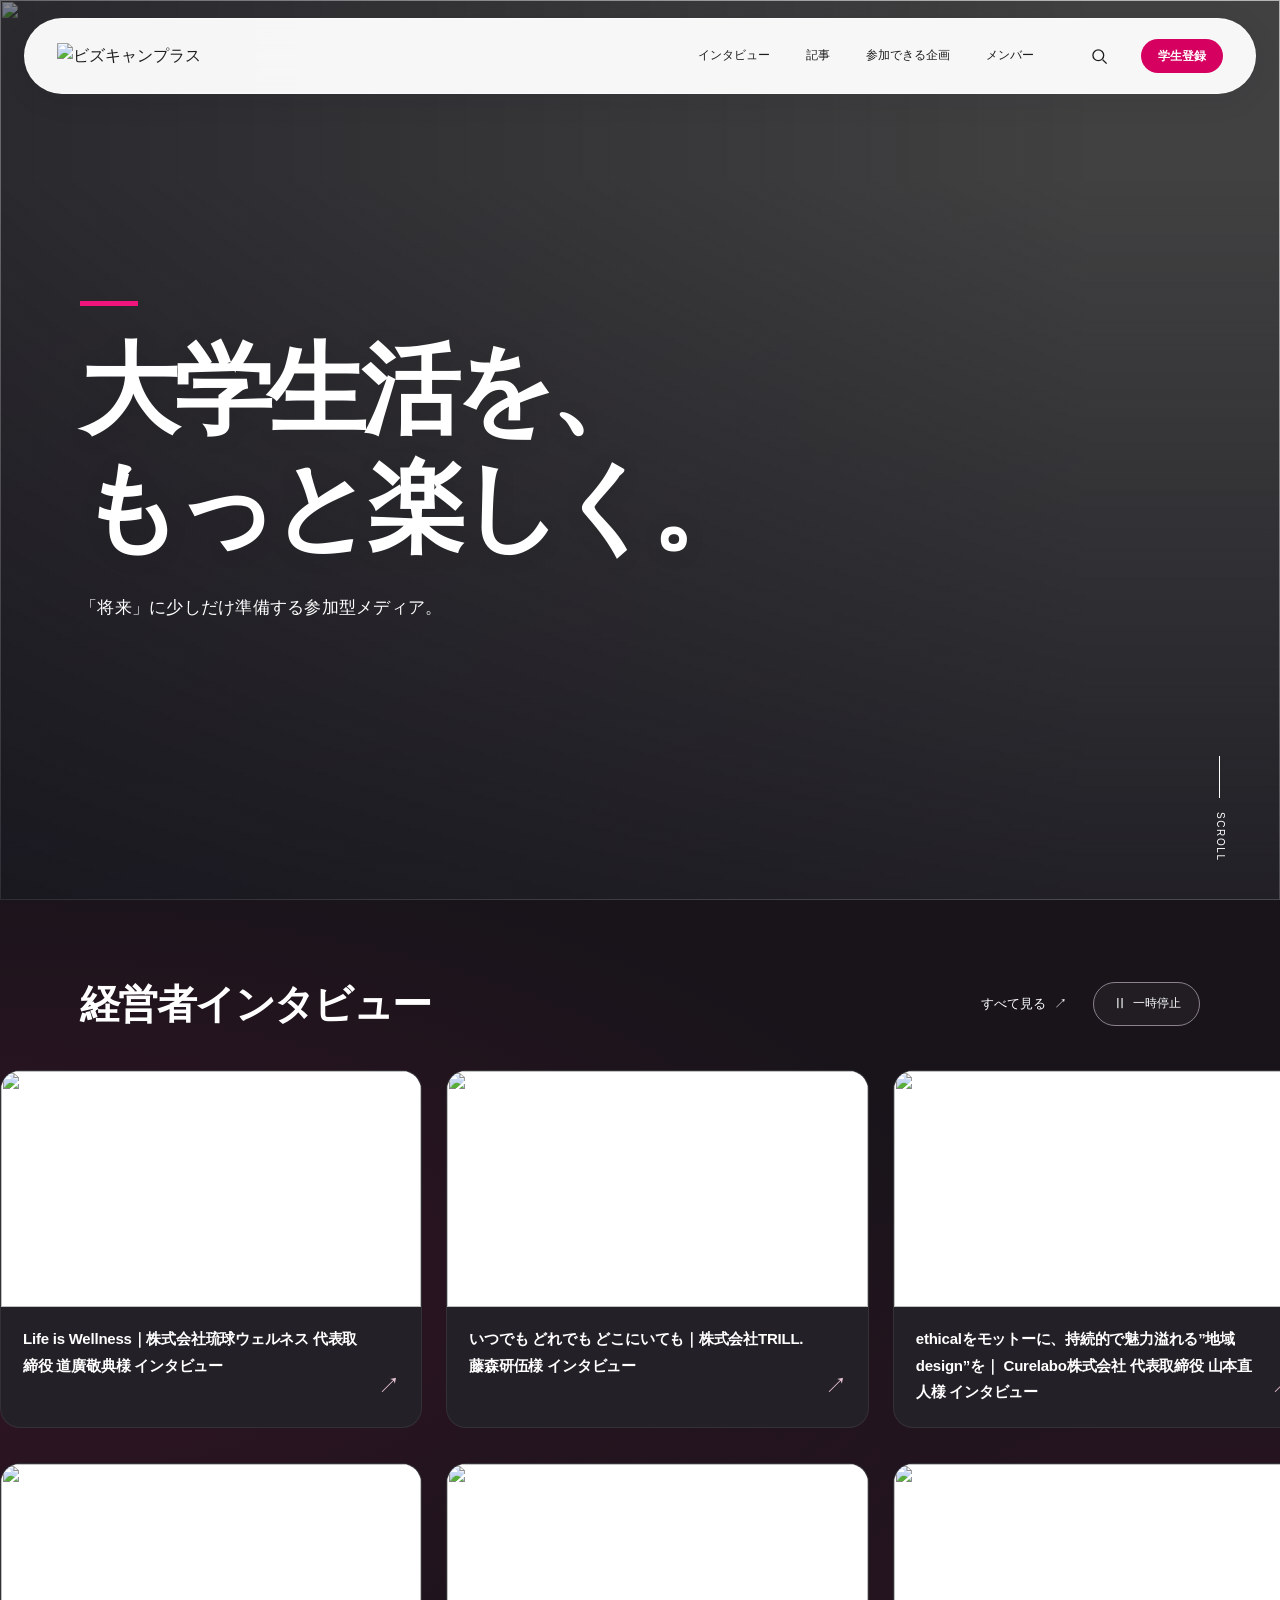
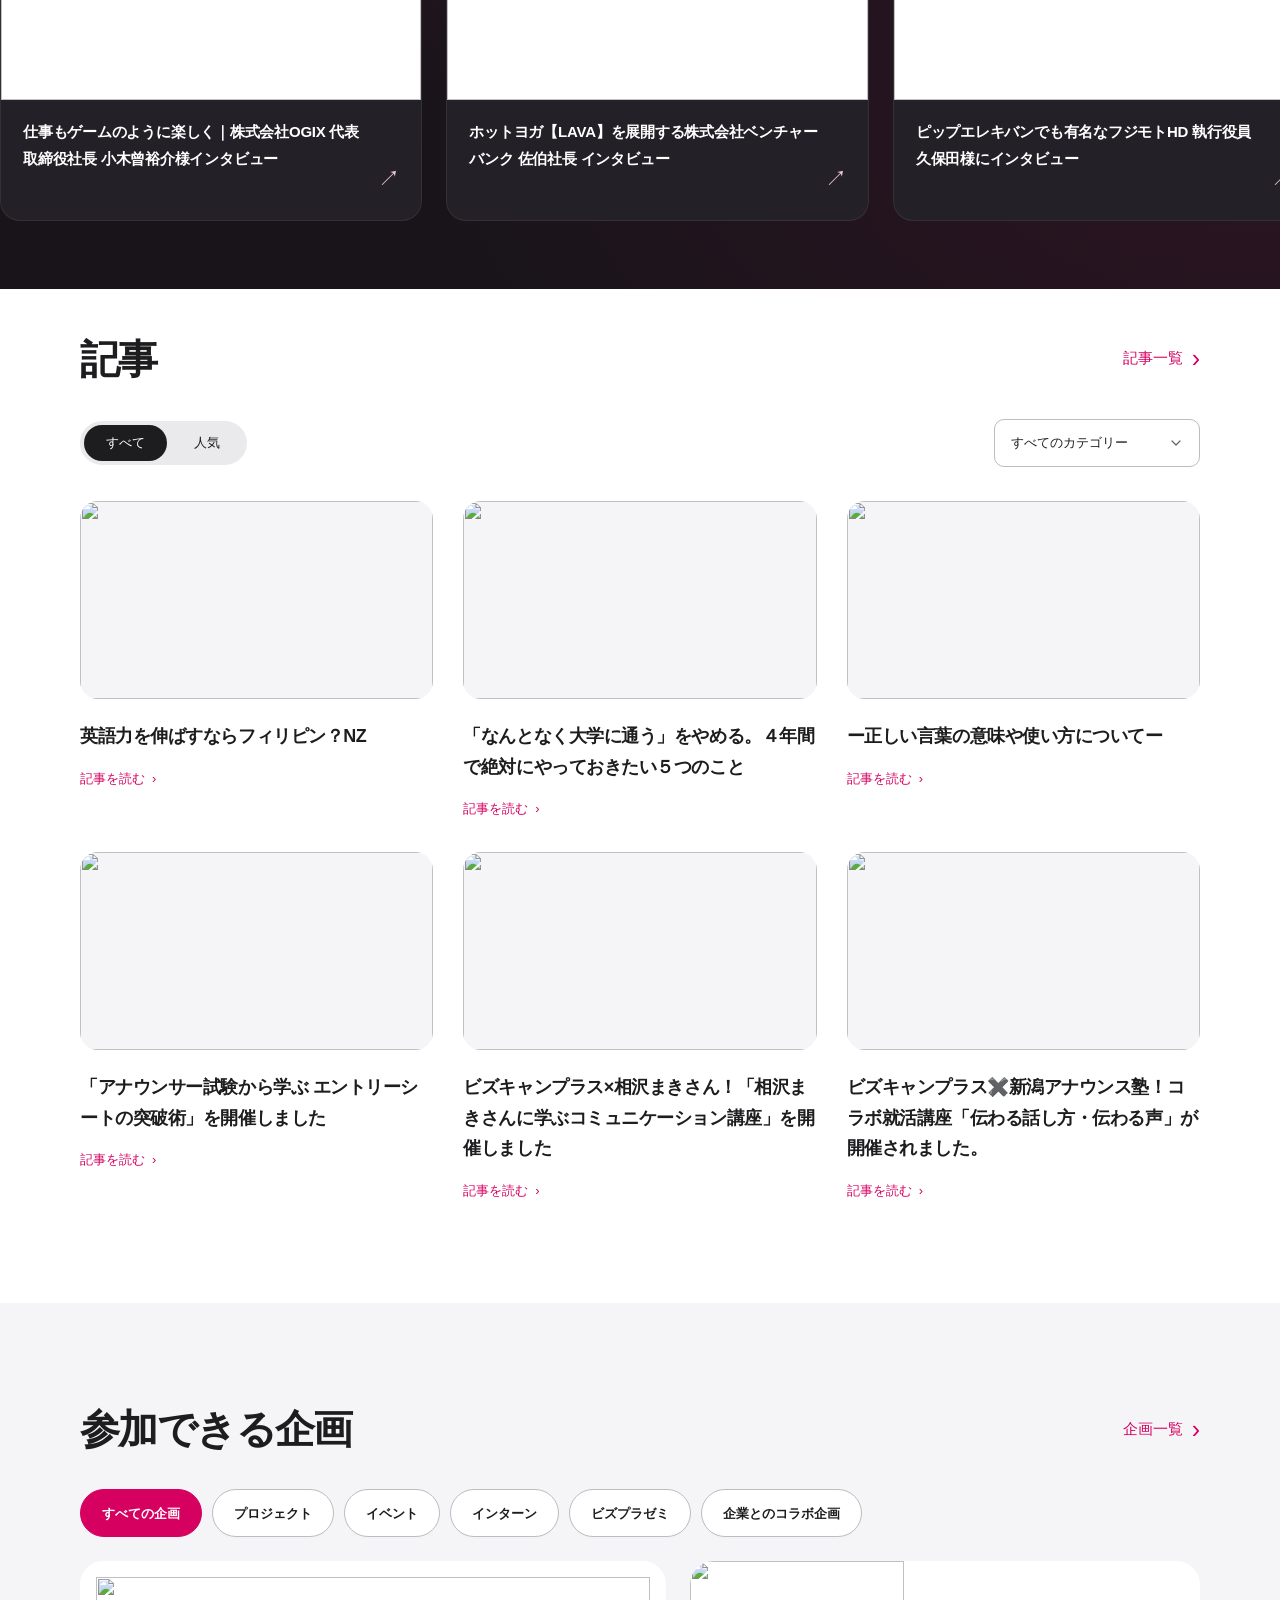
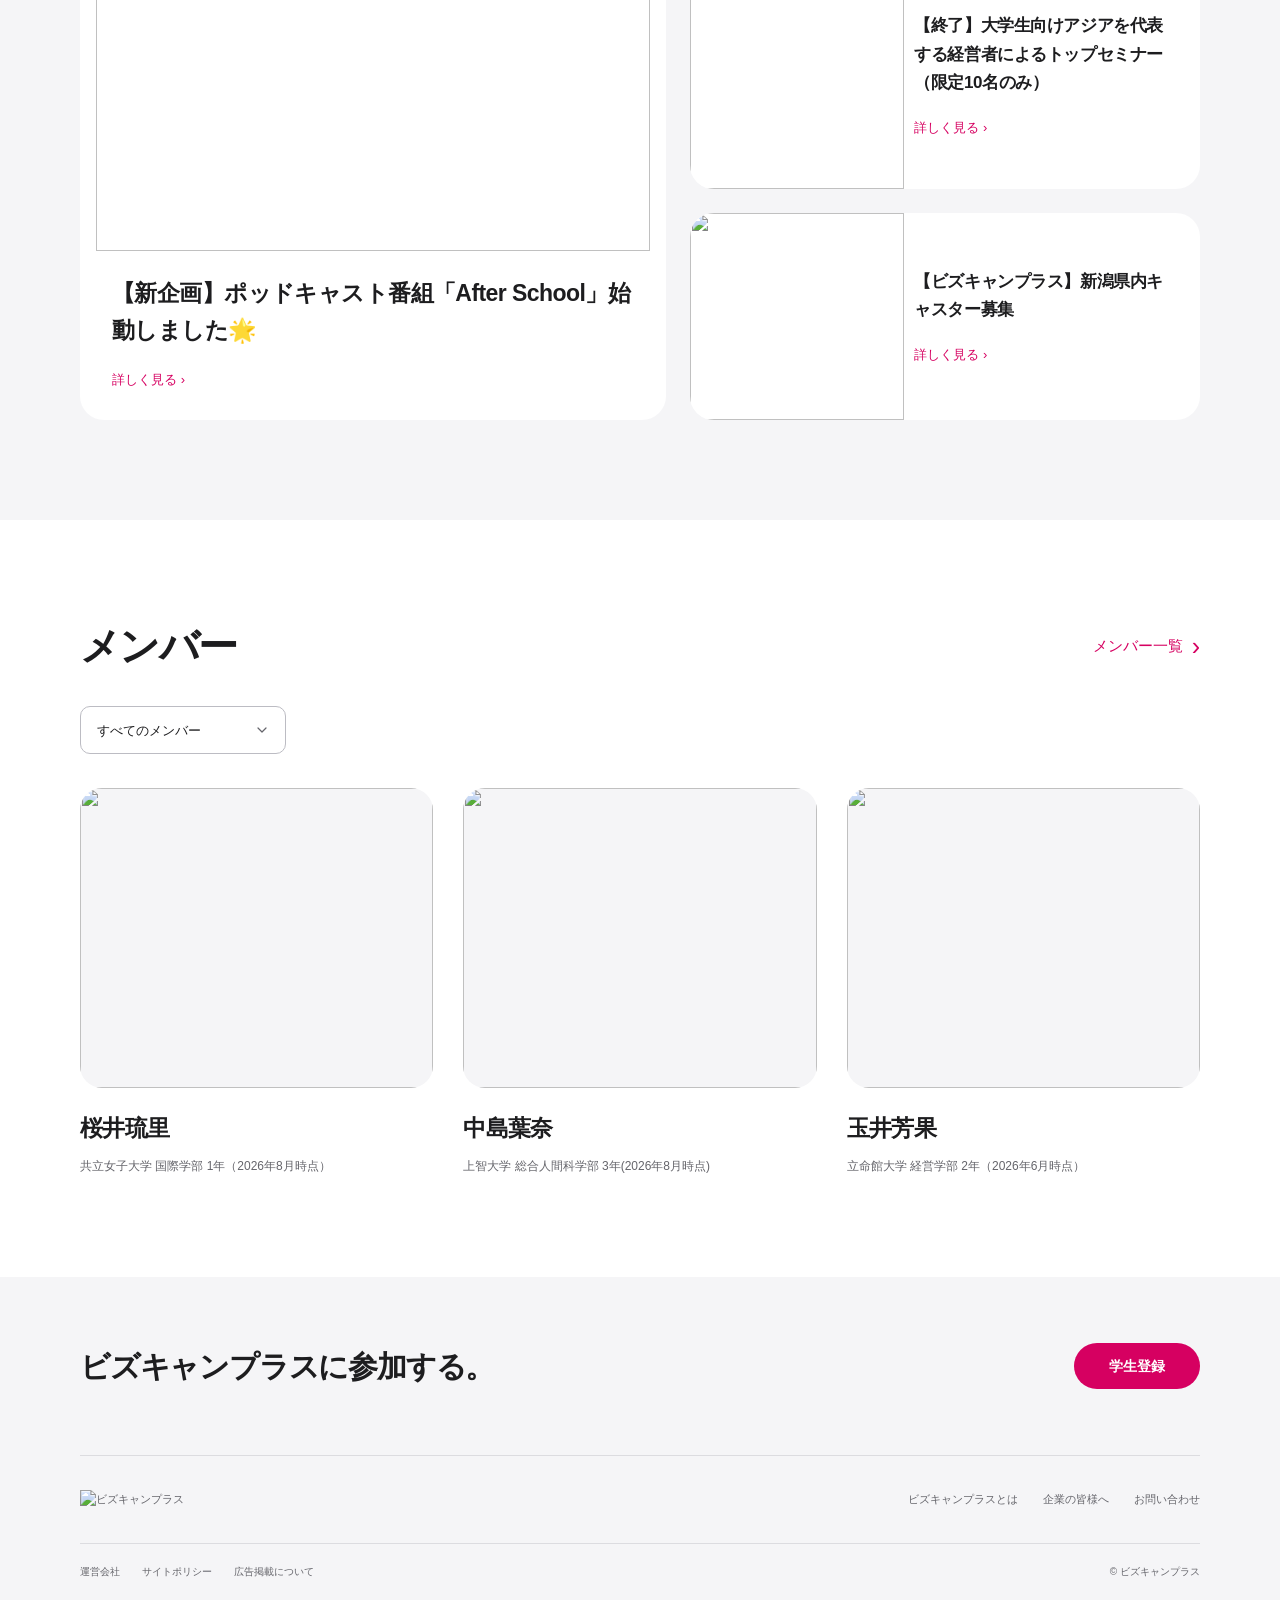
==== index.html @ 79b33441 "Add files via upload" ====
<!doctype html><html lang="ja"><head><meta charset="UTF-8"><meta name="viewport" content="width=device-width,initial-scale=1"><meta name="theme-color" content="#fafafa"><title>ビズキャンプラス｜大学生活をもっと楽しく</title><meta name="description" content="大学生活をもっと楽しく、「将来」に少しだけ準備する参加型メディア。"><link rel="stylesheet" href="style.css"></head><body>
<a class="skip" href="#articles">記事へスキップ</a>
<header><div class="header-inner"><a class="brand" href="#top" aria-label="ビズキャンプラス ホーム"><img id="logo" src="assets/0.svg" alt="ビズキャンプラス"></a><nav aria-label="メインナビゲーション"><a href="#interviews">インタビュー</a><a href="#articles">記事</a><a href="#projects">参加できる企画</a><a href="#members">メンバー</a></nav><div class="header-actions"><button class="icon-button" id="search-open" aria-label="検索を開く"><svg width="19" height="19" viewBox="0 0 24 24" fill="none" stroke="currentColor" stroke-width="1.7"><circle cx="10.5" cy="10.5" r="6.8"/><path d="m16 16 5 5"/></svg></button><a class="button compact" href="https://bizcampus.biz/member">学生登録</a><button id="menu-button" class="icon-button menu-button" aria-label="メニューを開く" aria-expanded="false" aria-controls="mobile-nav"><span></span><span></span></button></div></div><nav id="mobile-nav" class="mobile-nav" aria-label="モバイルナビゲーション" hidden><a href="#interviews">インタビュー</a><a href="#articles">記事</a><a href="#projects">参加できる企画</a><a href="#members">メンバー</a><a href="https://bizcampus.biz/member">学生登録</a></nav></header>
<main id="top"><section class="hero" aria-labelledby="intro-title"><img class="hero-photo" src="assets/campus.jpg" alt="" fetchpriority="high"><div class="hero-shade" aria-hidden="true"></div><div class="hero-copy wrap"><h1 id="intro-title"><span class="hero-line">大学生活を、</span><span class="hero-line">もっと楽しく。</span></h1><p>「将来」に少しだけ準備する参加型メディア。</p></div><div class="hero-scroll" aria-hidden="true"><span></span>SCROLL</div></section>
<section id="interviews" class="interviews" aria-labelledby="interview-heading"><div class="wrap interview-heading"><h2 id="interview-heading">経営者インタビュー</h2><div class="interview-actions"><a href="https://bizcampus.biz/category/for_students/interview_cxo">すべて見る <span aria-hidden="true">↗</span></a><button id="interview-pause" type="button" aria-label="インタビューの自動スクロールを一時停止" aria-pressed="false"><span class="pause-symbol" aria-hidden="true">Ⅱ</span><span class="pause-text">一時停止</span></button></div></div><div id="interview-rows" class="interview-rows"></div></section>
<section id="articles" class="section articles"><div class="wrap"><div class="section-head"><h2>記事</h2><a class="plain-link" href="https://bizcampus.biz/category/for_students">記事一覧 <span aria-hidden="true">›</span></a></div><div class="category-bar"><div class="switcher" role="group" aria-label="記事の表示"><button type="button" aria-pressed="true" data-article="tab_for_students">すべて</button><button type="button" aria-pressed="false" data-article="popular">人気</button></div><div class="select-wrap"><label class="sr-only" for="article-select">記事のカテゴリー</label><select id="article-select"><option value="tab_for_students">すべてのカテゴリー</option><option value="tab_active-report">参加レポート</option><option value="tab_interview_cxo">経営者インタビュー</option><option value="tab_interview_hr">人事インタビュー</option><option value="tab_professional">プロ/学生インタビュー</option><option value="tab_student">学生記事</option><option value="tab_qa">学生起業Q&A</option><option value="tab_article">運営記事</option><option value="tab_comunity">学生団体紹介</option><option value="tab_corporate_information">企業・店舗紹介</option></select><svg class="select-chevron" aria-hidden="true" width="16" height="16" viewBox="0 0 24 24" fill="none" stroke="currentColor" stroke-width="1.8" stroke-linecap="round" stroke-linejoin="round"><path d="m6 9 6 6 6-6"/></svg></div></div><div id="article-grid" class="article-grid" aria-live="polite"></div></div></section>
<section id="projects" class="section projects"><div class="wrap"><div class="section-head"><h2>参加できる企画</h2><a class="plain-link" href="https://bizcampus.biz/category/planning">企画一覧 <span aria-hidden="true">›</span></a></div><div class="category-bar"><div class="project-filters" role="group" aria-label="企画のカテゴリー"><button type="button" data-project="tab_planning" aria-pressed="true">すべての企画</button><button type="button" data-project="tab_active" aria-pressed="false">プロジェクト</button><button type="button" data-project="tab_event" aria-pressed="false">イベント</button><button type="button" data-project="tab_ship" aria-pressed="false">インターン</button><button type="button" data-project="tab_zemi" aria-pressed="false">ビズプラゼミ</button><button type="button" data-project="tab_colabo" aria-pressed="false">企業とのコラボ企画</button></div></div><div id="project-grid" class="project-grid" aria-live="polite"></div></div></section>
<section id="members" class="section members"><div class="wrap"><div class="section-head"><h2>メンバー</h2><a class="plain-link" href="https://bizcampus.biz/member">メンバー一覧 <span aria-hidden="true">›</span></a></div><div class="category-bar"><div class="select-wrap"><label class="sr-only" for="member-select">メンバーのカテゴリー</label><select id="member-select"><option value="tab_member">すべてのメンバー</option><option value="tab_caster">学生キャスター</option><option value="tab_writer">学生ライター</option><option value="tab_model">学生OB/OG</option><option value="tab_admin">運営・サポーター</option></select><svg class="select-chevron" aria-hidden="true" width="16" height="16" viewBox="0 0 24 24" fill="none" stroke="currentColor" stroke-width="1.8" stroke-linecap="round" stroke-linejoin="round"><path d="m6 9 6 6 6-6"/></svg></div></div><div class="member-grid" id="member-grid" aria-live="polite"></div></div></section>
<section class="join"><div class="wrap join-inner"><h2>ビズキャンプラスに参加する。</h2><a class="button" href="https://bizcampus.biz/member">学生登録</a></div></section></main>
<footer><div class="wrap"><div class="footer-main"><a href="#top"><img id="footer-logo" src="assets/0.svg" alt="ビズキャンプラス"></a><div><a href="https://bizcampus.biz/about">ビズキャンプラスとは</a><a href="https://bizcampus.biz/alliance-corp">企業の皆様へ</a><a href="https://bizcampus.biz/inquiry">お問い合わせ</a></div></div><div class="footer-bottom"><div><a href="https://bizcampus.biz/presented">運営会社</a><a href="https://bizcampus.biz/sitepolicy">サイトポリシー</a><a href="https://bizcampus.biz/page-5945">広告掲載について</a></div><p>© ビズキャンプラス</p></div></div></footer>
<dialog id="search-dialog"><form method="dialog"><button class="close" aria-label="検索を閉じる">×</button></form><h2>検索</h2><label class="sr-only" for="search-input">キーワード</label><input id="search-input" type="search" placeholder="記事・企画・メンバーを検索"><p id="search-count" aria-live="polite"></p><div id="search-results"></div></dialog><script src="app.js"></script></body></html>
---- style.css ----
:root{--ink:#1d1d1f;--muted:#65656b;--pink:#d60061;--gray:#f5f5f7;--line:#dcdce0;--wrap:1120px}*{box-sizing:border-box}html{scroll-behavior:smooth;scroll-padding-top:85px}body{margin:0;color:var(--ink);background:#fff;font-family:-apple-system,BlinkMacSystemFont,"Helvetica Neue","Hiragino Kaku Gothic ProN","Yu Gothic",Meiryo,sans-serif;font-size:16px;line-height:1.65;-webkit-font-smoothing:antialiased}h1,h2,h3,p{margin:0}a{color:inherit;text-decoration:none}button,input,select{font:inherit}button,select{cursor:pointer}button,a,select{-webkit-tap-highlight-color:transparent}button{color:inherit}img{display:block;max-width:100%}a,button{transition:color .2s,background .2s,transform .28s}a:focus-visible,button:focus-visible,input:focus-visible,select:focus-visible{outline:3px solid #1768be;outline-offset:5px}.sr-only{position:absolute;width:1px;height:1px;padding:0;margin:-1px;overflow:hidden;clip:rect(0,0,0,0);white-space:nowrap;border:0}.skip{position:fixed;top:-70px;left:20px;z-index:100;padding:12px 20px;background:var(--ink);color:white}.skip:focus{top:10px}.wrap{width:min(var(--wrap),calc(100% - 112px));margin:auto}.button{display:inline-flex;align-items:center;justify-content:center;background:var(--pink);color:#fff;border-radius:999px;padding:12px 25px;min-height:46px;font-size:14px;font-weight:600;line-height:1.4}.button:hover{background:#bb0054;transform:translateY(-1px)}.button.compact{font-size:12px;padding:8px 17px;min-height:34px}.plain-link{color:var(--pink);font-size:15px;white-space:nowrap;display:inline-flex;align-items:center;gap:9px}.plain-link span{font-size:25px;font-family:Arial;line-height:1}.plain-link:hover{text-decoration:underline;text-underline-offset:4px}header{position:sticky;top:0;z-index:30;background:rgba(255,255,255,.86);backdrop-filter:blur(22px);-webkit-backdrop-filter:blur(22px);border-bottom:1px solid #e8e8edb3}.header-inner{width:min(var(--wrap),calc(100% - 112px));margin:auto;display:flex;align-items:center;min-height:65px;gap:30px}.brand{width:192px;flex-shrink:0}.brand img{width:100%}nav{display:flex;gap:36px;margin-left:auto;align-items:center;font-size:12px;font-weight:500}nav a:hover{color:var(--pink)}.header-actions{display:flex;align-items:center;gap:24px;margin-left:18px}.icon-button{border:0;background:none;display:grid;place-content:center;width:35px;height:40px;padding:0}.icon-button:hover{color:var(--pink)}.menu-button{display:none}.mobile-nav[hidden]{display:none}.section{padding:100px 0}.articles{padding-top:60px}.section-head{display:flex;align-items:center;justify-content:space-between;gap:24px;margin-bottom:34px}.section-head h2{font-size:40px;font-weight:700;letter-spacing:-.04em;line-height:1.3}.category-bar{display:flex;align-items:center;justify-content:space-between;gap:20px;margin-bottom:34px;min-height:44px}.switcher{display:flex;background:#eaeaec;padding:4px;border-radius:999px;gap:4px}.switcher button{border:0;background:transparent;border-radius:999px;min-width:72px;min-height:36px;padding:6px 22px;font-size:13px}.switcher button[aria-pressed=true]{background:var(--ink);color:white}.article-grid{display:grid;grid-template-columns:repeat(3,minmax(0,1fr));gap:30px}.article-card{display:block;min-width:0}.article-card .image{aspect-ratio:605/340;overflow:hidden;background:var(--gray);border-radius:18px;position:relative}.article-card img{width:100%;height:100%;object-fit:cover;transition:transform .5s}.article-card:hover img{transform:scale(1.035)}.article-card h3{font-size:18px;line-height:1.7;letter-spacing:-.025em;font-weight:650;margin-top:22px;overflow-wrap:anywhere}.article-card:hover h3{color:var(--pink)}.article-card .read{display:inline-flex;color:var(--pink);font-size:13px;margin-top:16px;gap:7px}.projects{background:var(--gray)}.projects .category-bar{justify-content:flex-start;margin-bottom:24px}.project-grid{display:grid;grid-template-columns:1.15fr 1fr;gap:24px}.project-card{min-width:0;background:white;border-radius:24px;overflow:hidden;display:grid;grid-template-columns:42% 1fr;align-items:center;transition:transform .3s,box-shadow .3s}.project-card:hover{transform:translateY(-4px);box-shadow:0 16px 30px #0000000a}.project-card:first-child{grid-row:span 2;display:flex;flex-direction:column;align-items:stretch}.project-card .image{background:#fff;width:100%;height:100%;min-height:155px;display:flex;align-items:center;overflow:hidden}.project-card img{object-fit:contain;width:100%;height:100%}.project-card:first-child .image{height:290px;min-height:0;padding:16px 16px 0}.project-card .project-body{padding:25px 26px 25px 10px;display:flex;flex-direction:column;align-items:flex-start;justify-content:center;height:auto}.project-card:first-child .project-body{padding:24px 32px 30px}.project-card h3{font-size:17px;line-height:1.65;letter-spacing:-.025em;font-weight:650;overflow-wrap:anywhere}.project-card:first-child h3{font-size:23px;line-height:1.6}.project-card .read{font-size:13px;color:var(--pink);margin-top:20px}.member-grid{display:grid;grid-template-columns:repeat(3,minmax(0,1fr));gap:30px}.member-card{display:block;min-width:0}.member-card .image{aspect-ratio:1.18;background:var(--gray);overflow:hidden;border-radius:22px}.member-card img{width:100%;height:100%;object-fit:cover;object-position:center;transition:transform .5s}.member-card:hover img{transform:scale(1.035)}.member-card h3{font-size:23px;font-weight:650;letter-spacing:-.03em;margin-top:22px}.member-card p{font-size:12px;color:var(--muted);line-height:1.8;margin-top:8px}.member-card:hover h3{color:var(--pink)}.join{background:var(--gray);padding:66px 0}.join-inner{display:flex;justify-content:space-between;align-items:center;gap:35px}.join h2{font-size:30px;letter-spacing:-.04em;line-height:1.5}.join .button{min-width:126px}footer{background:var(--gray);font-size:11px;color:var(--muted)}footer a:hover{color:var(--ink);text-decoration:underline}.footer-main{border-top:1px solid var(--line);display:flex;justify-content:space-between;align-items:center;padding:34px 0}.footer-main img{width:180px}.footer-main>div{display:flex;gap:25px}.footer-bottom{display:flex;justify-content:space-between;align-items:center;padding:20px 0 28px;border-top:1px solid var(--line);gap:24px;font-size:10px}.footer-bottom>div{display:flex;gap:22px}.footer-bottom p{white-space:nowrap}dialog{border:0;border-radius:24px;padding:38px;width:min(640px,90vw);max-height:85vh;box-shadow:0 30px 80px #0003}dialog::backdrop{background:#1d1d1f70;backdrop-filter:blur(6px)}dialog h2{font-size:28px;letter-spacing:-.03em;margin-bottom:25px}dialog input{padding:15px 17px;width:100%;border:1px solid #a1a1a6;border-radius:12px;font-size:16px}dialog .close{position:absolute;top:17px;right:20px;border:0;border-radius:50%;background:var(--gray);font-size:24px;width:34px;height:34px;line-height:1}#search-count{font-size:13px;color:var(--muted);margin:20px 0 5px}.search-result{display:block;padding:18px 0;border-bottom:1px solid var(--line);font-size:14px}.search-result:hover{color:var(--pink)}

@media(max-width:1000px){.wrap,.header-inner{width:calc(100% - 80px)}nav{gap:24px}.header-actions{gap:14px;margin-left:0}.brand{width:180px}.article-grid,.member-grid{gap:24px}.section{padding:80px 0}.article-card h3{font-size:16px}.project-card:first-child .image{height:240px}.project-card h3{font-size:15px}.project-card:first-child h3{font-size:20px}.project-card .project-body{padding-right:20px}.project-card:first-child .project-body{padding:22px 25px 26px}.join h2{font-size:27px}}
@media(max-width:760px){.wrap,.header-inner{width:calc(100% - 48px)}.header-inner{min-height:60px}.brand{width:170px}nav{gap:18px;font-size:11px}.header-actions{gap:10px}.header-actions .compact{display:none}.section-head h2{font-size:34px}.section-head .plain-link{font-size:13px}.article-grid{grid-template-columns:repeat(2,minmax(0,1fr));gap:30px 22px}.article-card:first-child{grid-column:1/-1;display:grid;grid-template-columns:1fr 1fr;gap:28px;align-items:center}.article-card:first-child h3{margin-top:0;font-size:20px}.project-grid{gap:20px;grid-template-columns:1fr}.project-card{grid-template-columns:35% 1fr}.project-card:first-child{grid-row:auto;display:grid;grid-template-columns:45% 1fr}.project-card:first-child .image{height:100%;min-height:190px;padding:0}.project-card:first-child .project-body{padding:25px}.project-card:first-child h3{font-size:18px}.project-card .project-body{padding:25px}.project-card h3{font-size:16px}.member-grid{gap:20px}.member-card h3{font-size:21px}.member-card p{font-size:11px}.member-card .image{aspect-ratio:.86}.join h2{font-size:24px}.footer-main{gap:30px}.footer-main>div{gap:14px;flex-wrap:wrap;justify-content:flex-end;font-size:10px}}
@media(max-width:560px){html{scroll-padding-top:75px}.wrap,.header-inner{width:calc(100% - 40px)}.header-inner{gap:14px;min-height:58px}.brand{width:169px}.header-inner>nav{display:none}.header-actions{margin-left:auto;gap:9px}.menu-button{display:flex;flex-direction:column;justify-content:center;gap:5px;align-items:center}.menu-button span{display:block;width:16px;height:1px;background:currentColor;transition:transform .2s}.menu-button[aria-expanded=true] span:first-child{transform:translateY(3px) rotate(45deg)}.menu-button[aria-expanded=true] span:last-child{transform:translateY(-3px) rotate(-45deg)}.mobile-nav{display:flex;flex-direction:column;align-items:stretch;gap:0;font-size:16px;padding:12px 28px 20px;margin:0}.mobile-nav a{padding:12px 0}.button{font-size:13px;padding:12px 23px;min-height:44px}.section{padding:60px 0}.section-head{gap:15px;margin-bottom:24px}.section-head h2{font-size:29px;letter-spacing:-.05em}.section-head .plain-link{font-size:12px;gap:5px}.section-head .plain-link span{font-size:21px}.category-bar{gap:12px;margin-bottom:25px}.switcher button{font-size:12px;min-width:57px;padding:6px 14px}.article-grid{grid-template-columns:1fr;gap:30px}.article-card:first-child{display:block;grid-column:auto}.article-card .image{border-radius:16px}.article-card h3,.article-card:first-child h3{font-size:17px;line-height:1.7;margin-top:17px}.article-card .read{font-size:12px;margin-top:10px}.article-card:not(:first-child){display:grid;grid-template-columns:39% 1fr;gap:18px;align-items:start}.article-card:not(:first-child) .image{aspect-ratio:1.2;border-radius:12px}.article-card:not(:first-child) h3{font-size:14px;margin-top:0;line-height:1.7}.article-card:not(:first-child) .read{display:none}.project-grid{gap:18px}.project-card,.project-card:first-child{grid-template-columns:1fr;display:block;border-radius:20px}.project-card .image,.project-card:first-child .image{height:auto;min-height:0;aspect-ratio:605/340;padding:12px 12px 0}.project-card .project-body,.project-card:first-child .project-body{padding:20px 23px 24px}.project-card h3,.project-card:first-child h3{font-size:17px;line-height:1.65}.project-card .read{margin-top:13px;font-size:12px}.member-grid{grid-template-columns:1fr;gap:25px}.member-card{display:grid;grid-template-columns:115px 1fr;gap:23px;align-items:center}.member-card .image{aspect-ratio:.95;border-radius:15px}.member-card h3{font-size:21px;margin:0}.member-card p{font-size:12px;margin-top:9px}.join{padding:44px 0}.join-inner{flex-direction:column;text-align:center;gap:23px}.join h2{font-size:24px}.join .button{min-width:135px}.footer-main{display:block;padding:28px 0}.footer-main img{width:170px;margin-bottom:25px}.footer-main>div{justify-content:flex-start;gap:15px;font-size:10px}.footer-bottom{display:block;font-size:10px}.footer-bottom>div{gap:17px;flex-wrap:wrap}.footer-bottom p{margin-top:18px}dialog{padding:29px 24px;border-radius:20px}dialog h2{font-size:25px}}
@media(prefers-reduced-motion:reduce){html{scroll-behavior:auto}*,*:before,*:after{transition:none!important;animation:none!important}}






.articles{padding-top:44px}
@media(max-width:760px){.articles{padding-top:36px}}
@media(max-width:560px){.articles{padding-top:30px}.articles .section-head{margin-bottom:20px}.articles .category-bar{margin-bottom:22px}}

/* Full-screen introduction */
header{position:fixed;inset:18px 24px auto;border-radius:999px;background:rgba(255,255,255,.96);border:1px solid #ffffff80;box-shadow:0 6px 30px #211b2412}
.header-inner{min-height:74px;width:calc(100% - 64px);max-width:1360px}
.hero{position:relative;isolation:isolate;min-height:100vh;min-height:100svh;display:flex;align-items:flex-end;padding:170px 0 145px;background:#444;overflow:hidden;border:0}
.hero-photo,.hero-shade{position:absolute;inset:0;width:100%;height:100%;z-index:-2}
.hero-photo{object-fit:cover;object-position:center 43%}
.hero-shade{z-index:-1;background:linear-gradient(90deg,rgba(17,15,24,.5),rgba(17,15,24,.06) 85%),linear-gradient(0deg,rgba(17,15,24,.65),transparent 80%)}
.hero-copy{text-align:left;color:#fff}
.hero-copy:before{content:"";display:block;width:58px;height:5px;background:#f2147d;margin-bottom:26px}
.hero h1{font-size:clamp(64px,7.7vw,112px);font-weight:750;line-height:1.18;letter-spacing:-.055em;text-wrap:balance;text-shadow:0 2px 24px #00000015}
.hero h1 span{display:block;color:#fff}
.hero-copy>p{font-size:17px;line-height:1.8;color:#fff;margin-top:28px;letter-spacing:.015em}
.hero-scroll{position:absolute;bottom:38px;right:52px;display:flex;align-items:center;gap:14px;color:white;font-size:10px;font-family:Arial,sans-serif;letter-spacing:.16em;writing-mode:vertical-rl}
.hero-scroll span{height:42px;width:1px;background:#ffffff90}
/* Direct, visible category controls */
.project-filters{display:flex;flex-wrap:wrap;gap:10px;width:100%}
.project-filters button{border:1.5px solid #bcbcc3;border-radius:999px;background:#fff;padding:11px 21px;min-height:48px;font-size:13px;font-weight:600;box-shadow:0 2px 2px #00000003;transition:background .2s,border-color .2s,color .2s}
.project-filters button:hover{background:#fff1f7;border-color:var(--pink);color:var(--pink)}
.project-filters button[aria-pressed=true]{background:var(--pink);border-color:var(--pink);color:white}




/* Interview gallery */
.interviews{padding:76px 0 60px;background:#18141a;color:white;position:relative;overflow:hidden}
.interviews:before{content:"";position:absolute;inset:0;pointer-events:none;background:radial-gradient(ellipse at 0 40%,#ae14552e,transparent 55%),radial-gradient(ellipse at 100% 80%,#ae145525,transparent 50%)}
.interview-heading{display:flex;align-items:center;justify-content:space-between;gap:30px;position:relative;margin-bottom:34px}
.interview-heading h2{font-size:40px;letter-spacing:-.04em;line-height:1.4;font-weight:700}
.interview-actions{display:flex;align-items:center;gap:26px;flex-shrink:0;font-size:13px}
.interview-actions>a{color:#fff;display:flex;align-items:center;gap:8px}
.interview-actions>a:hover{text-decoration:underline;text-underline-offset:4px}
#interview-pause{min-height:42px;border:1px solid #8c818f;background:#ffffff0a;color:white;padding:9px 15px;border-radius:999px;display:flex;align-items:center;gap:8px;font-size:12px;min-width:107px;justify-content:center}
#interview-pause:hover{background:#ffffff20;border-color:white}
.pause-symbol{font-family:Arial;font-size:14px;width:12px;text-align:center}
.interview-rows{position:relative;display:grid;gap:24px}
.interview-row{overflow:hidden;width:100%;padding:4px 0 7px}
.interview-track{display:flex;width:max-content;animation:interview-flow 72s linear infinite;will-change:transform}
.interview-set{display:flex;gap:24px;padding-right:24px}
.interview-card{position:relative;display:block;flex-shrink:0;width:clamp(320px,33vw,460px);background:#242027;border:1px solid #ffffff12;border-radius:20px;overflow:hidden;transition:border-color .25s,transform .25s}
.interview-image{aspect-ratio:605/340;background:white;overflow:hidden}
.interview-image img{width:100%;height:100%;object-fit:contain;transition:transform .5s}
.interview-card h3{font-size:15px;line-height:1.75;font-weight:600;letter-spacing:-.015em;padding:19px 50px 22px 22px;min-height:120px}
.interview-arrow{position:absolute;bottom:23px;right:21px;color:#e9c5d6;font-size:22px}
.interview-card:hover{border-color:#d2719d;transform:translateY(-3px)}
.interview-card:hover img{transform:scale(1.025)}
.reverse .interview-track{animation-direction:reverse;animation-duration:82s}
.interview-rows:hover .interview-track,.interview-rows:focus-within .interview-track,.interviews.is-paused .interview-track,.interviews.is-outside .interview-track{animation-play-state:paused}
@keyframes interview-flow{from{transform:translateX(0)}to{transform:translateX(-50%)}}
@media(max-width:1000px){.interview-heading h2{font-size:32px}.interview-actions{gap:18px}.hero{padding-bottom:120px}.hero h1{font-size:80px}.project-filters button{font-size:12px;padding:11px 18px}}
@media(max-width:760px){header{inset:12px 14px auto;border-radius:28px}.header-inner{min-height:66px;width:calc(100% - 40px)}.hero{padding-top:150px;padding-bottom:125px}.hero h1{font-size:64px}.hero-copy>p{font-size:15px}.hero-photo{object-position:60% center}.interview-heading{align-items:flex-start;flex-direction:column;gap:22px;margin-bottom:26px}.interview-heading h2{font-size:32px}.interviews{padding-top:55px;padding-bottom:45px}.interview-actions{justify-content:space-between;width:100%}.project-filters{display:grid;grid-template-columns:repeat(3,minmax(0,1fr))}.project-filters button{padding:10px 12px}.interview-card{width:350px}}
@media(max-width:560px){header{inset:10px 10px auto;border-radius:22px}.header-inner{min-height:62px;width:calc(100% - 30px)}.hero{min-height:100svh;padding:160px 0 110px}.hero h1{font-size:clamp(40px,10.6vw,58px);line-height:1.28;letter-spacing:-.055em}.hero-copy:before{margin-bottom:22px;width:40px;height:4px}.hero-copy>p{font-size:12px;line-height:1.9;margin-top:24px;letter-spacing:0}.hero-photo{object-position:58% center}.hero-shade{background:linear-gradient(0deg,#141019b3,#14101926 90%),linear-gradient(90deg,#14101944,transparent)}.hero-scroll{right:25px;bottom:24px;font-size:9px;gap:10px}.hero-scroll span{height:30px}.interviews{padding-top:45px;padding-bottom:34px}.interview-heading h2{font-size:27px}.interview-actions{font-size:12px}.interview-rows{gap:16px}.interview-card{width:290px;border-radius:15px}.interview-card h3{padding:15px 38px 17px 17px;font-size:13px;min-height:107px}.interview-arrow{right:16px;bottom:19px;font-size:19px}.interview-set{gap:16px;padding-right:16px}.project-filters{grid-template-columns:repeat(2,minmax(0,1fr));gap:9px}.project-filters button{border-radius:10px;min-height:47px;font-size:12px;padding:10px 9px}}
@media(prefers-reduced-motion:reduce){.interview-track{animation:none;transform:none;will-change:auto}.interview-row{overflow-x:auto;scrollbar-width:thin}.interview-set.clone{display:none}#interview-pause{display:none}}
@media(min-width:561px) and (max-width:760px){.header-inner>nav{display:none}.header-actions{margin-left:auto}.menu-button{display:flex;flex-direction:column;justify-content:center;gap:5px;align-items:center}.menu-button span{display:block;width:16px;height:1px;background:currentColor}.menu-button[aria-expanded=true] span:first-child{transform:translateY(3px) rotate(45deg)}.menu-button[aria-expanded=true] span:last-child{transform:translateY(-3px) rotate(-45deg)}.mobile-nav{display:flex;flex-direction:column;align-items:stretch;gap:0;font-size:16px;padding:12px 28px 20px;margin:0}.mobile-nav a{padding:12px 0}}

/* The visible border and the interactive area belong to the same native control. */
.select-wrap{position:relative;display:inline-grid;align-items:center;max-width:100%;padding:0;border:0;background:transparent;border-radius:10px}
.select-wrap select{display:block;appearance:none;-webkit-appearance:none;box-sizing:border-box;width:100%;min-width:206px;max-width:100%;height:48px;min-height:48px;margin:0;padding:0 44px 0 16px;border:1.5px solid #bcbcc3;border-radius:10px;background:#fff;color:var(--ink);font-size:13px;line-height:normal;cursor:pointer}
.select-wrap select:hover{border-color:var(--pink)}
.select-wrap>.select-chevron{position:absolute;right:16px;top:50%;transform:translateY(-50%);margin:0;width:16px;height:16px;display:block;color:var(--muted);pointer-events:none}
@media(max-width:560px){.select-wrap select{min-width:0;height:48px;padding:0 34px 0 13px;font-size:12px}.select-wrap>.select-chevron{right:12px}}
/* Arrival and scroll motion. Content remains visible when JavaScript is unavailable. */
@keyframes hero-photo-arrive{from{transform:scale(1.065);opacity:.86}to{transform:scale(1);opacity:1}}
@keyframes hero-copy-arrive{from{opacity:0;transform:translateY(24px)}to{opacity:1;transform:translateY(0)}}
@keyframes header-arrive{from{opacity:0;transform:translateY(-14px)}to{opacity:1;transform:translateY(0)}}
@keyframes accent-arrive{from{transform:scaleX(0)}to{transform:scaleX(1)}}
@keyframes scroll-cue{0%{transform:translateY(-115%)}60%,100%{transform:translateY(115%)}}
.hero-photo{animation:hero-photo-arrive 1.5s cubic-bezier(.2,.7,.2,1) both}
header{animation:header-arrive .65s cubic-bezier(.2,.7,.2,1) .08s both;transition:background .3s,box-shadow .3s}
header.is-scrolled{background:rgba(255,255,255,.98);box-shadow:0 8px 30px #211b241a}
.hero-copy:before{transform-origin:left;animation:accent-arrive .65s cubic-bezier(.2,.7,.2,1) .18s both}
.hero-line{animation:hero-copy-arrive .8s cubic-bezier(.2,.7,.2,1) .18s both}
.hero-line:nth-child(2){animation-delay:.34s}
.hero-copy>p{animation:hero-copy-arrive .8s cubic-bezier(.2,.7,.2,1) .5s both}
.hero-scroll span{position:relative;overflow:hidden;background:#ffffff45}
.hero-scroll span:after{content:"";position:absolute;inset:0;background:white;animation:scroll-cue 2.6s cubic-bezier(.45,0,.3,1) 1s infinite}
.motion-reveal{opacity:0;transform:translateY(25px);transition:opacity .65s cubic-bezier(.2,.7,.2,1),transform .65s cubic-bezier(.2,.7,.2,1);transition-delay:var(--reveal-delay,0ms)}
.motion-reveal.is-revealed,.motion-reveal:focus-within{opacity:1;transform:translateY(0)}
.article-card.is-revealed:hover,.member-card.is-revealed:hover{transform:translateY(-5px);transition-duration:.25s;transition-delay:0ms}
.project-card.is-revealed:hover{transform:translateY(-5px);transition-duration:.25s;transition-delay:0ms}
.article-card .image,.member-card .image{transition:box-shadow .3s}
.article-card:hover .image,.member-card:hover .image{box-shadow:0 12px 26px #1d142b14}
.button:active,.project-filters button:active,.switcher button:active,#interview-pause:active,.icon-button:active{transform:scale(.96)}
.project-filters button,.switcher button,.icon-button{transition:transform .16s,color .2s,background .2s,border-color .2s}
header nav a{position:relative}
header nav a:after{content:"";position:absolute;bottom:-7px;left:0;right:0;height:2px;background:var(--pink);transform:scaleX(0);transform-origin:right;transition:transform .25s cubic-bezier(.2,.7,.2,1)}
header nav a:hover:after,header nav a[aria-current=location]:after{transform:scaleX(1);transform-origin:left}
header nav a[aria-current=location]{color:var(--pink)}
@media(max-width:560px){.motion-reveal{transform:translateY(16px);transition-duration:.5s}.motion-reveal.is-revealed,.motion-reveal:focus-within{transform:translateY(0)}.hero-line{animation-duration:.65s}.hero-photo{animation-duration:1.15s}}
@media(prefers-reduced-motion:reduce){.motion-reveal{opacity:1;transform:none}.hero-photo{transform:none;opacity:1}.hero-line,.hero-copy>p,header{opacity:1;transform:none}.hero-copy:before{transform:none}.hero-scroll span:after{animation:none;transform:none}.article-card.is-revealed:hover,.member-card.is-revealed:hover,.project-card.is-revealed:hover{transform:none}.button:active,.project-filters button:active,.switcher button:active,#interview-pause:active,.icon-button:active{transform:none}}
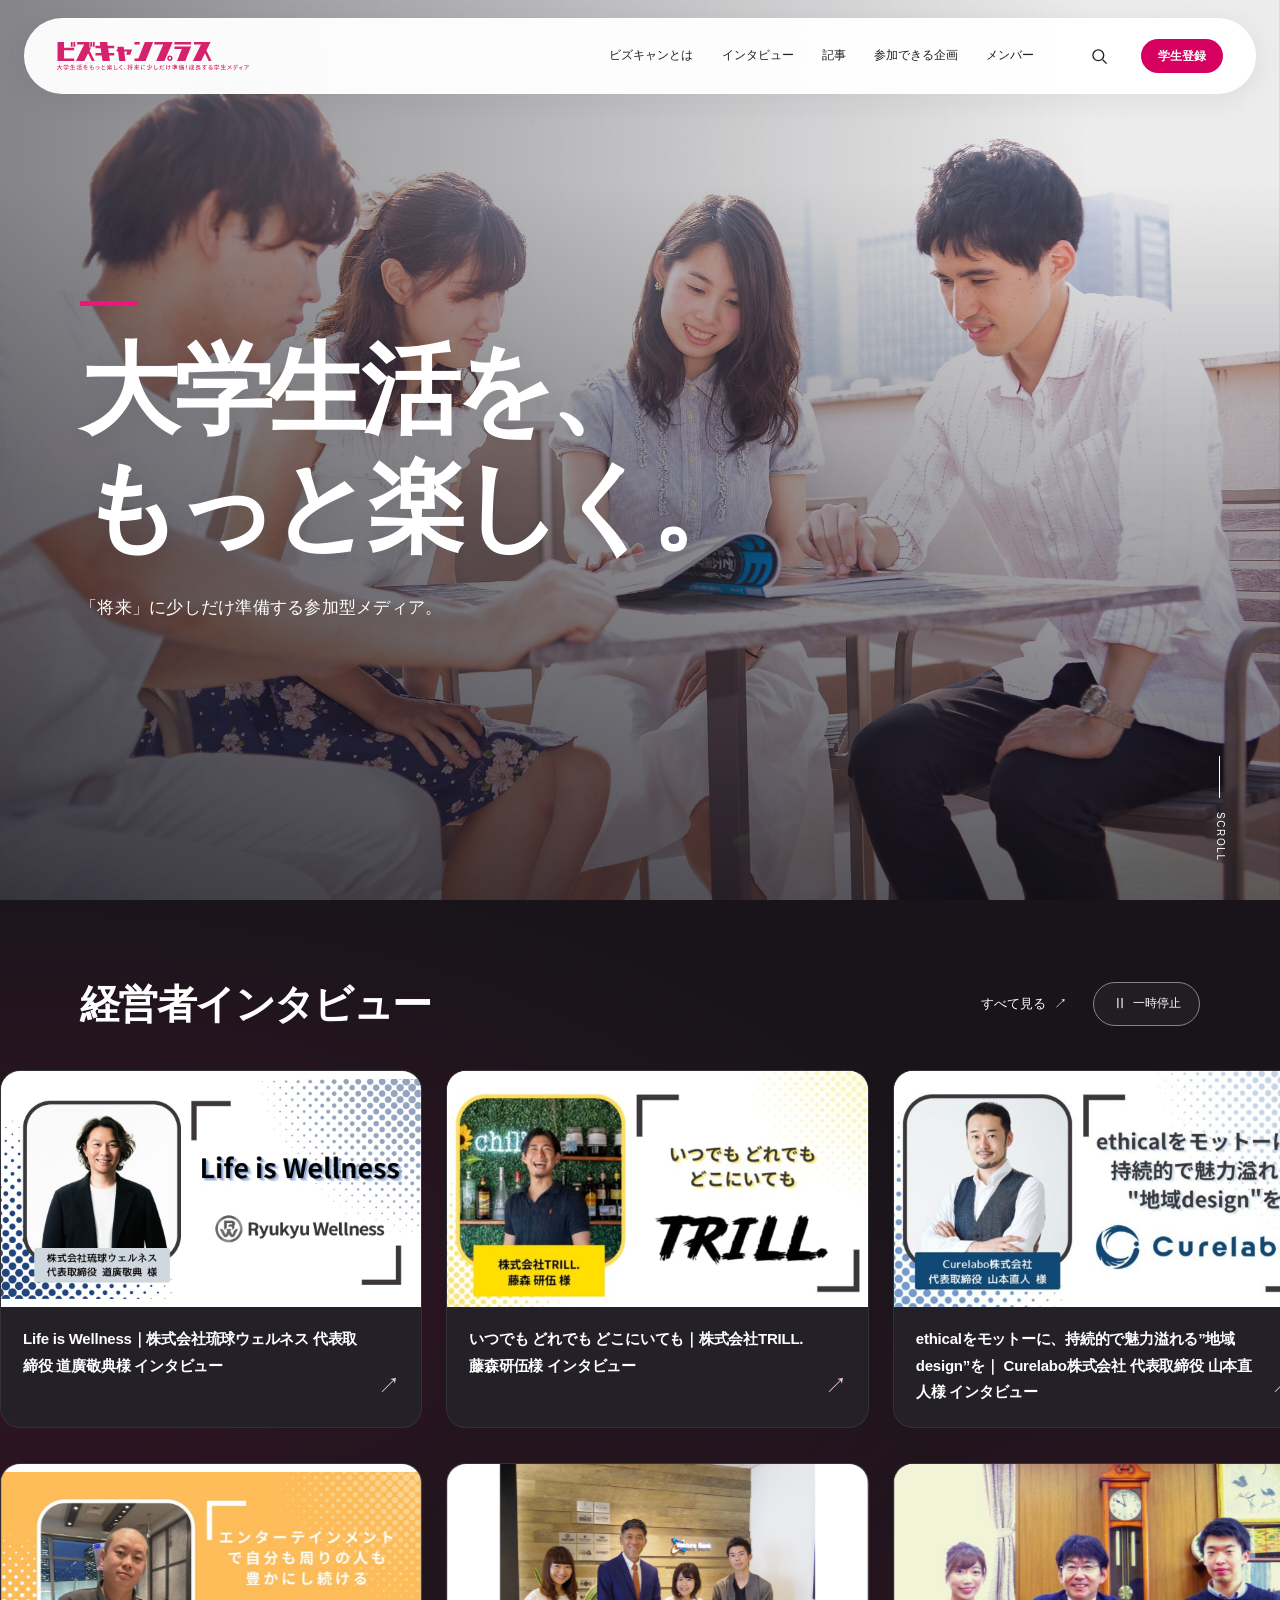
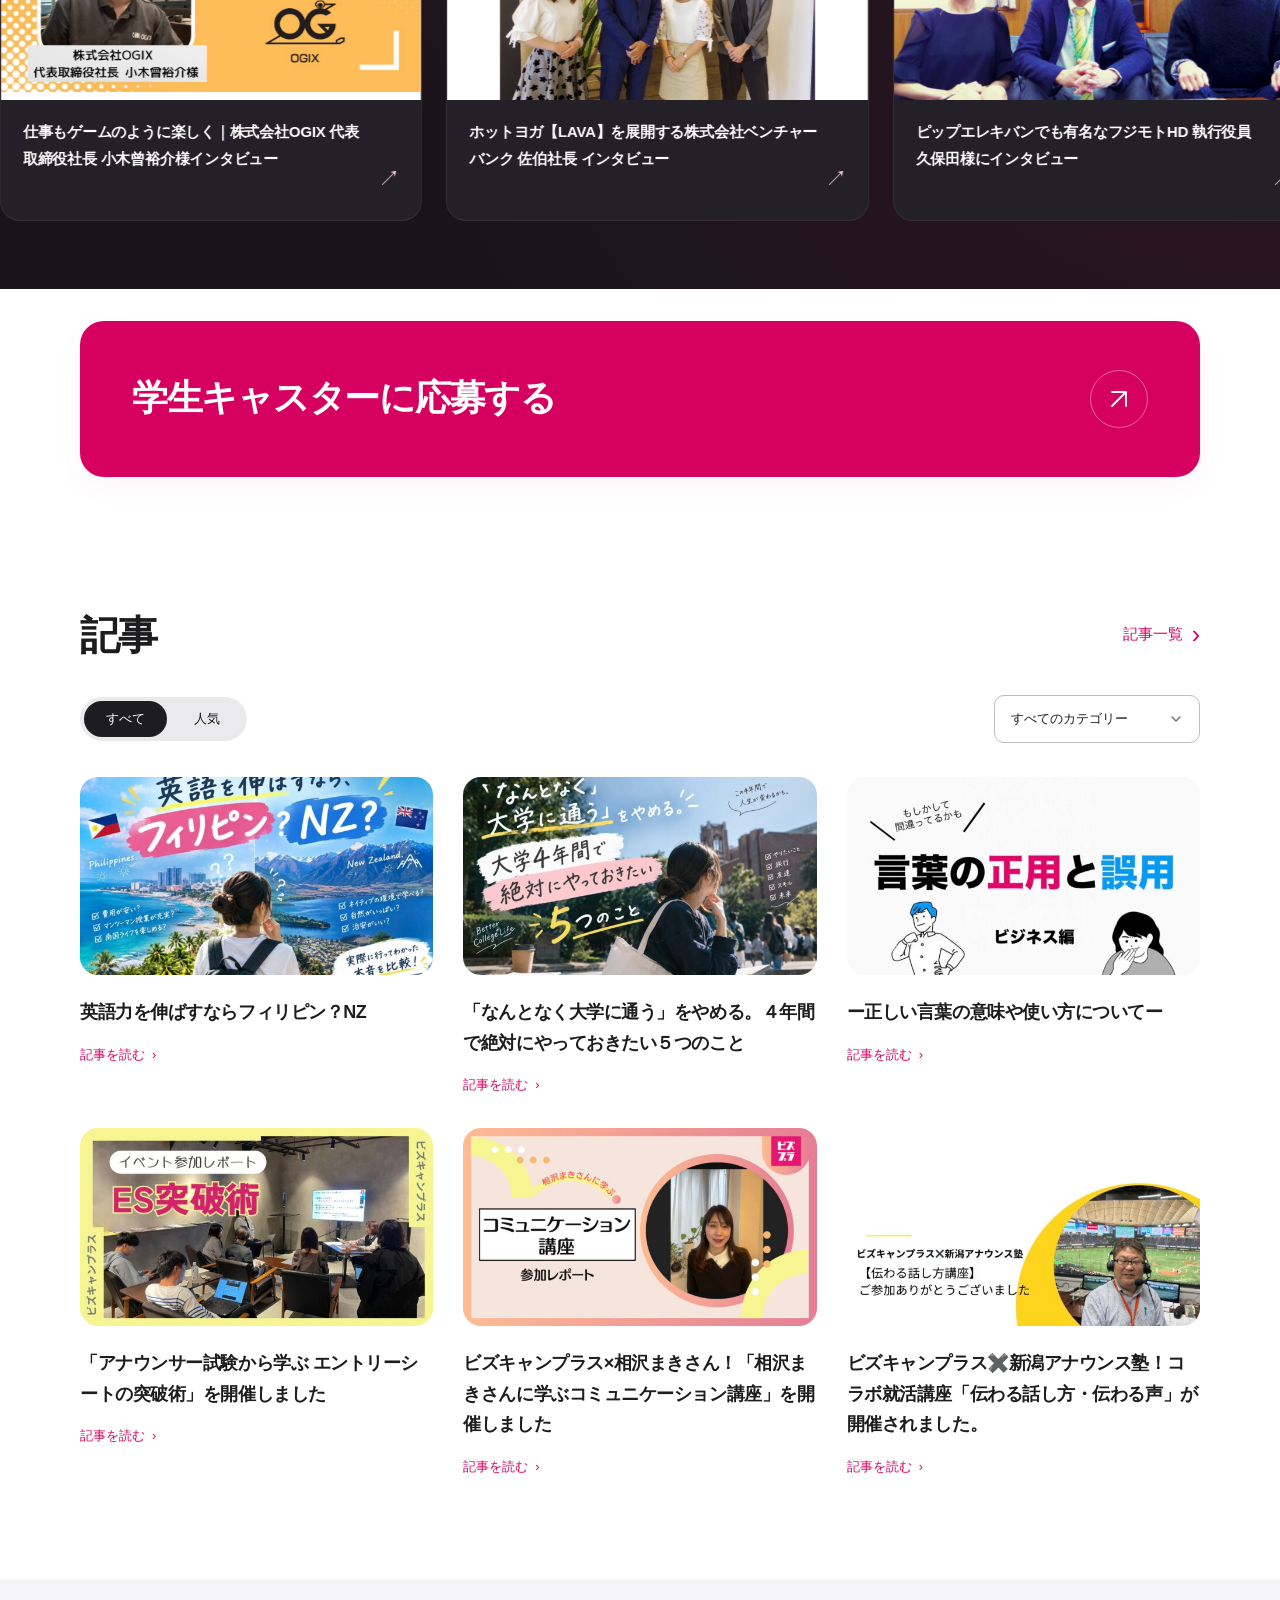
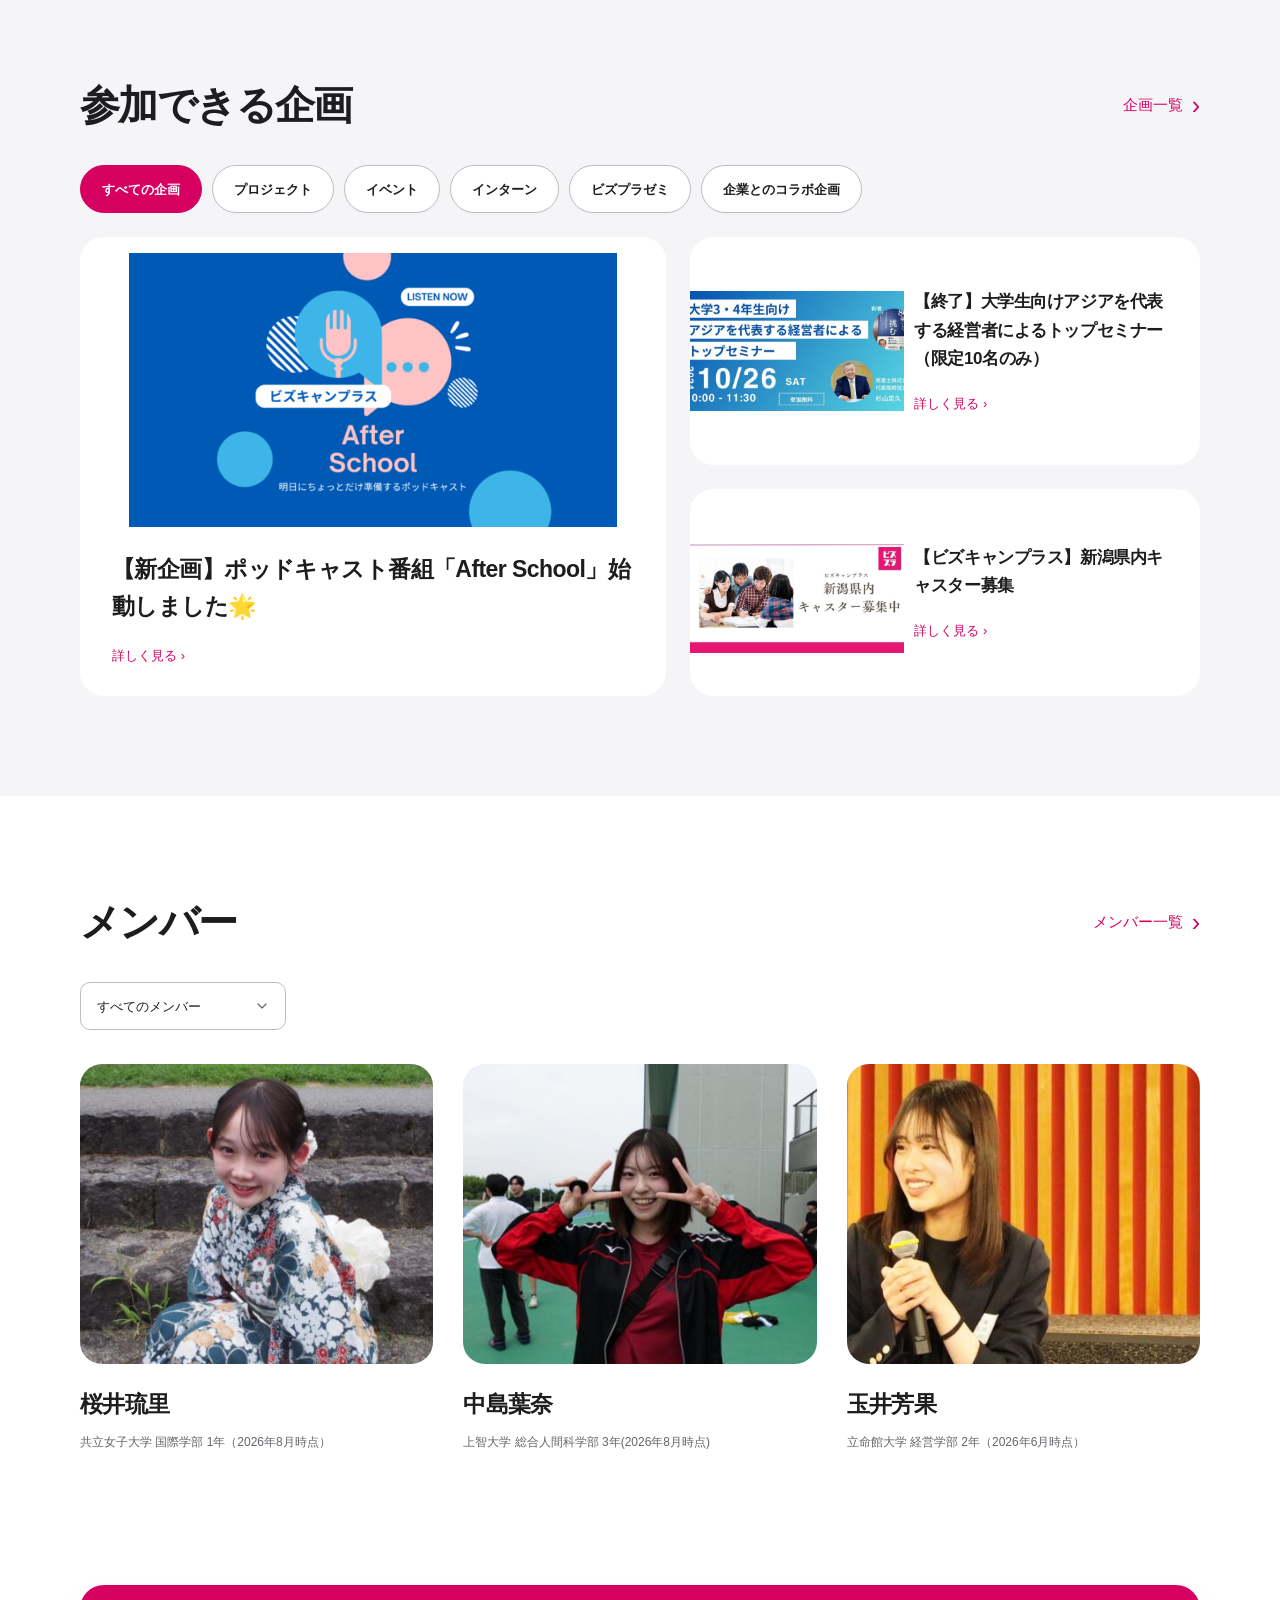
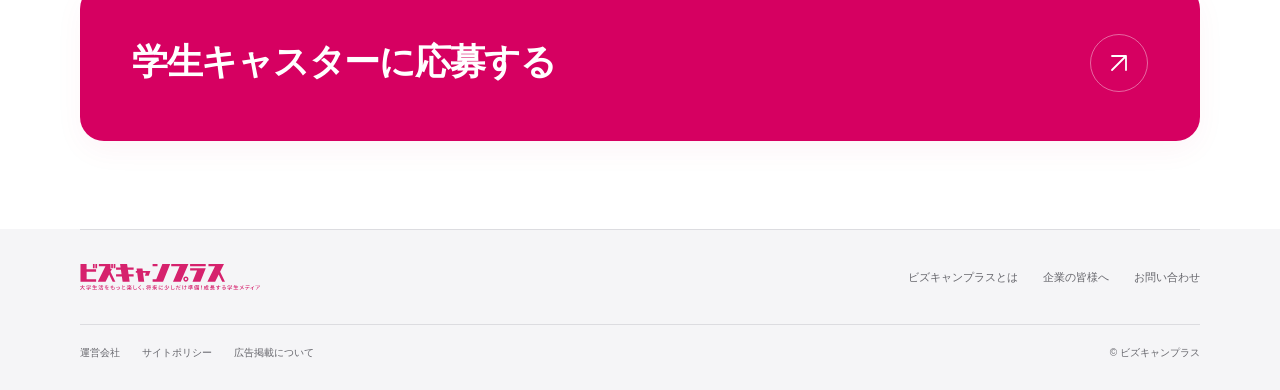
==== commit eb899088: "Replace with self-contained index.html and about.html Images, CSS, JS and article data are now embed" ====
--- a/index.html
+++ b/index.html
@@ -1,11 +1,190 @@
-<!doctype html><html lang="ja"><head><meta charset="UTF-8"><meta name="viewport" content="width=device-width,initial-scale=1"><meta name="theme-color" content="#fafafa"><title>ビズキャンプラス｜大学生活をもっと楽しく</title><meta name="description" content="大学生活をもっと楽しく、「将来」に少しだけ準備する参加型メディア。"><link rel="stylesheet" href="style.css"></head><body>
+<!doctype html><html lang="ja"><head><meta charset="UTF-8"><meta name="viewport" content="width=device-width,initial-scale=1"><meta name="theme-color" content="#fafafa"><title>ビズキャンプラス｜大学生活をもっと楽しく</title><meta name="description" content="大学生活をもっと楽しく、「将来」に少しだけ準備する参加型メディア。"><style>:root{--ink:#1d1d1f;--muted:#65656b;--pink:#d60061;--gray:#f5f5f7;--line:#dcdce0;--wrap:1120px}*{box-sizing:border-box}html{scroll-behavior:smooth;scroll-padding-top:85px}body{margin:0;color:var(--ink);background:#fff;font-family:-apple-system,BlinkMacSystemFont,"Helvetica Neue","Hiragino Kaku Gothic ProN","Yu Gothic",Meiryo,sans-serif;font-size:16px;line-height:1.65;-webkit-font-smoothing:antialiased}h1,h2,h3,p{margin:0}a{color:inherit;text-decoration:none}button,input,select{font:inherit}button,select{cursor:pointer}button,a,select{-webkit-tap-highlight-color:transparent}button{color:inherit}img{display:block;max-width:100%}a,button{transition:color .2s,background .2s,transform .28s}a:focus-visible,button:focus-visible,input:focus-visible,select:focus-visible{outline:3px solid #1768be;outline-offset:5px}.sr-only{position:absolute;width:1px;height:1px;padding:0;margin:-1px;overflow:hidden;clip:rect(0,0,0,0);white-space:nowrap;border:0}.skip{position:fixed;top:-70px;left:20px;z-index:100;padding:12px 20px;background:var(--ink);color:white}.skip:focus{top:10px}.wrap{width:min(var(--wrap),calc(100% - 112px));margin:auto}.button{display:inline-flex;align-items:center;justify-content:center;background:var(--pink);color:#fff;border-radius:999px;padding:12px 25px;min-height:46px;font-size:14px;font-weight:600;line-height:1.4}.button:hover{background:#bb0054;transform:translateY(-1px)}.button.compact{font-size:12px;padding:8px 17px;min-height:34px}.plain-link{color:var(--pink);font-size:15px;white-space:nowrap;display:inline-flex;align-items:center;gap:9px}.plain-link span{font-size:25px;font-family:Arial;line-height:1}.plain-link:hover{text-decoration:underline;text-underline-offset:4px}header{position:sticky;top:0;z-index:30;background:rgba(255,255,255,.86);backdrop-filter:blur(22px);-webkit-backdrop-filter:blur(22px);border-bottom:1px solid #e8e8edb3}.header-inner{width:min(var(--wrap),calc(100% - 112px));margin:auto;display:flex;align-items:center;min-height:65px;gap:30px}.brand{width:192px;flex-shrink:0}.brand img{width:100%}nav{display:flex;gap:36px;margin-left:auto;align-items:center;font-size:12px;font-weight:500}nav a:hover{color:var(--pink)}.header-actions{display:flex;align-items:center;gap:24px;margin-left:18px}.icon-button{border:0;background:none;display:grid;place-content:center;width:35px;height:40px;padding:0}.icon-button:hover{color:var(--pink)}.menu-button{display:none}.mobile-nav[hidden]{display:none}.section{padding:100px 0}.articles{padding-top:60px}.section-head{display:flex;align-items:center;justify-content:space-between;gap:24px;margin-bottom:34px}.section-head h2{font-size:40px;font-weight:700;letter-spacing:-.04em;line-height:1.3}.category-bar{display:flex;align-items:center;justify-content:space-between;gap:20px;margin-bottom:34px;min-height:44px}.switcher{display:flex;background:#eaeaec;padding:4px;border-radius:999px;gap:4px}.switcher button{border:0;background:transparent;border-radius:999px;min-width:72px;min-height:36px;padding:6px 22px;font-size:13px}.switcher button[aria-pressed=true]{background:var(--ink);color:white}.article-grid{display:grid;grid-template-columns:repeat(3,minmax(0,1fr));gap:30px}.article-card{display:block;min-width:0}.article-card .image{aspect-ratio:605/340;overflow:hidden;background:var(--gray);border-radius:18px;position:relative}.article-card img{width:100%;height:100%;object-fit:cover;transition:transform .5s}.article-card:hover img{transform:scale(1.035)}.article-card h3{font-size:18px;line-height:1.7;letter-spacing:-.025em;font-weight:650;margin-top:22px;overflow-wrap:anywhere}.article-card:hover h3{color:var(--pink)}.article-card .read{display:inline-flex;color:var(--pink);font-size:13px;margin-top:16px;gap:7px}.projects{background:var(--gray)}.projects .category-bar{justify-content:flex-start;margin-bottom:24px}.project-grid{display:grid;grid-template-columns:1.15fr 1fr;gap:24px}.project-card{min-width:0;background:white;border-radius:24px;overflow:hidden;display:grid;grid-template-columns:42% 1fr;align-items:center;transition:transform .3s,box-shadow .3s}.project-card:hover{transform:translateY(-4px);box-shadow:0 16px 30px #0000000a}.project-card:first-child{grid-row:span 2;display:flex;flex-direction:column;align-items:stretch}.project-card .image{background:#fff;width:100%;height:100%;min-height:155px;display:flex;align-items:center;overflow:hidden}.project-card img{object-fit:contain;width:100%;height:100%}.project-card:first-child .image{height:290px;min-height:0;padding:16px 16px 0}.project-card .project-body{padding:25px 26px 25px 10px;display:flex;flex-direction:column;align-items:flex-start;justify-content:center;height:auto}.project-card:first-child .project-body{padding:24px 32px 30px}.project-card h3{font-size:17px;line-height:1.65;letter-spacing:-.025em;font-weight:650;overflow-wrap:anywhere}.project-card:first-child h3{font-size:23px;line-height:1.6}.project-card .read{font-size:13px;color:var(--pink);margin-top:20px}.member-grid{display:grid;grid-template-columns:repeat(3,minmax(0,1fr));gap:30px}.member-card{display:block;min-width:0}.member-card .image{aspect-ratio:1.18;background:var(--gray);overflow:hidden;border-radius:22px}.member-card img{width:100%;height:100%;object-fit:cover;object-position:center;transition:transform .5s}.member-card:hover img{transform:scale(1.035)}.member-card h3{font-size:23px;font-weight:650;letter-spacing:-.03em;margin-top:22px}.member-card p{font-size:12px;color:var(--muted);line-height:1.8;margin-top:8px}.member-card:hover h3{color:var(--pink)}.join{background:var(--gray);padding:66px 0}.join-inner{display:flex;justify-content:space-between;align-items:center;gap:35px}.join h2{font-size:30px;letter-spacing:-.04em;line-height:1.5}.join .button{min-width:126px}footer{background:var(--gray);font-size:11px;color:var(--muted)}footer a:hover{color:var(--ink);text-decoration:underline}.footer-main{border-top:1px solid var(--line);display:flex;justify-content:space-between;align-items:center;padding:34px 0}.footer-main img{width:180px}.footer-main>div{display:flex;gap:25px}.footer-bottom{display:flex;justify-content:space-between;align-items:center;padding:20px 0 28px;border-top:1px solid var(--line);gap:24px;font-size:10px}.footer-bottom>div{display:flex;gap:22px}.footer-bottom p{white-space:nowrap}dialog{border:0;border-radius:24px;padding:38px;width:min(640px,90vw);max-height:85vh;box-shadow:0 30px 80px #0003}dialog::backdrop{background:#1d1d1f70;backdrop-filter:blur(6px)}dialog h2{font-size:28px;letter-spacing:-.03em;margin-bottom:25px}dialog input{padding:15px 17px;width:100%;border:1px solid #a1a1a6;border-radius:12px;font-size:16px}dialog .close{position:absolute;top:17px;right:20px;border:0;border-radius:50%;background:var(--gray);font-size:24px;width:34px;height:34px;line-height:1}#search-count{font-size:13px;color:var(--muted);margin:20px 0 5px}.search-result{display:block;padding:18px 0;border-bottom:1px solid var(--line);font-size:14px}.search-result:hover{color:var(--pink)}
+
+@media(max-width:1000px){.wrap,.header-inner{width:calc(100% - 80px)}nav{gap:24px}.header-actions{gap:14px;margin-left:0}.brand{width:180px}.article-grid,.member-grid{gap:24px}.section{padding:80px 0}.article-card h3{font-size:16px}.project-card:first-child .image{height:240px}.project-card h3{font-size:15px}.project-card:first-child h3{font-size:20px}.project-card .project-body{padding-right:20px}.project-card:first-child .project-body{padding:22px 25px 26px}.join h2{font-size:27px}}
+@media(max-width:760px){.wrap,.header-inner{width:calc(100% - 48px)}.header-inner{min-height:60px}.brand{width:170px}nav{gap:18px;font-size:11px}.header-actions{gap:10px}.header-actions .compact{display:none}.section-head h2{font-size:34px}.section-head .plain-link{font-size:13px}.article-grid{grid-template-columns:repeat(2,minmax(0,1fr));gap:30px 22px}.article-card:first-child{grid-column:1/-1;display:grid;grid-template-columns:1fr 1fr;gap:28px;align-items:center}.article-card:first-child h3{margin-top:0;font-size:20px}.project-grid{gap:20px;grid-template-columns:1fr}.project-card{grid-template-columns:35% 1fr}.project-card:first-child{grid-row:auto;display:grid;grid-template-columns:45% 1fr}.project-card:first-child .image{height:100%;min-height:190px;padding:0}.project-card:first-child .project-body{padding:25px}.project-card:first-child h3{font-size:18px}.project-card .project-body{padding:25px}.project-card h3{font-size:16px}.member-grid{gap:20px}.member-card h3{font-size:21px}.member-card p{font-size:11px}.member-card .image{aspect-ratio:.86}.join h2{font-size:24px}.footer-main{gap:30px}.footer-main>div{gap:14px;flex-wrap:wrap;justify-content:flex-end;font-size:10px}}
+@media(max-width:560px){html{scroll-padding-top:75px}.wrap,.header-inner{width:calc(100% - 40px)}.header-inner{gap:14px;min-height:58px}.brand{width:169px}.header-inner>nav{display:none}.header-actions{margin-left:auto;gap:9px}.menu-button{display:flex;flex-direction:column;justify-content:center;gap:5px;align-items:center}.menu-button span{display:block;width:16px;height:1px;background:currentColor;transition:transform .2s}.menu-button[aria-expanded=true] span:first-child{transform:translateY(3px) rotate(45deg)}.menu-button[aria-expanded=true] span:last-child{transform:translateY(-3px) rotate(-45deg)}.mobile-nav{display:flex;flex-direction:column;align-items:stretch;gap:0;font-size:16px;padding:12px 28px 20px;margin:0}.mobile-nav a{padding:12px 0}.button{font-size:13px;padding:12px 23px;min-height:44px}.section{padding:60px 0}.section-head{gap:15px;margin-bottom:24px}.section-head h2{font-size:29px;letter-spacing:-.05em}.section-head .plain-link{font-size:12px;gap:5px}.section-head .plain-link span{font-size:21px}.category-bar{gap:12px;margin-bottom:25px}.switcher button{font-size:12px;min-width:57px;padding:6px 14px}.article-grid{grid-template-columns:1fr;gap:30px}.article-card:first-child{display:block;grid-column:auto}.article-card .image{border-radius:16px}.article-card h3,.article-card:first-child h3{font-size:17px;line-height:1.7;margin-top:17px}.article-card .read{font-size:12px;margin-top:10px}.article-card:not(:first-child){display:grid;grid-template-columns:39% 1fr;gap:18px;align-items:start}.article-card:not(:first-child) .image{aspect-ratio:1.2;border-radius:12px}.article-card:not(:first-child) h3{font-size:14px;margin-top:0;line-height:1.7}.article-card:not(:first-child) .read{display:none}.project-grid{gap:18px}.project-card,.project-card:first-child{grid-template-columns:1fr;display:block;border-radius:20px}.project-card .image,.project-card:first-child .image{height:auto;min-height:0;aspect-ratio:605/340;padding:12px 12px 0}.project-card .project-body,.project-card:first-child .project-body{padding:20px 23px 24px}.project-card h3,.project-card:first-child h3{font-size:17px;line-height:1.65}.project-card .read{margin-top:13px;font-size:12px}.member-grid{grid-template-columns:1fr;gap:25px}.member-card{display:grid;grid-template-columns:115px 1fr;gap:23px;align-items:center}.member-card .image{aspect-ratio:.95;border-radius:15px}.member-card h3{font-size:21px;margin:0}.member-card p{font-size:12px;margin-top:9px}.join{padding:44px 0}.join-inner{flex-direction:column;text-align:center;gap:23px}.join h2{font-size:24px}.join .button{min-width:135px}.footer-main{display:block;padding:28px 0}.footer-main img{width:170px;margin-bottom:25px}.footer-main>div{justify-content:flex-start;gap:15px;font-size:10px}.footer-bottom{display:block;font-size:10px}.footer-bottom>div{gap:17px;flex-wrap:wrap}.footer-bottom p{margin-top:18px}dialog{padding:29px 24px;border-radius:20px}dialog h2{font-size:25px}}
+@media(prefers-reduced-motion:reduce){html{scroll-behavior:auto}*,*:before,*:after{transition:none!important;animation:none!important}}
+
+
+
+
+
+
+.articles{padding-top:44px}
+@media(max-width:760px){.articles{padding-top:36px}}
+@media(max-width:560px){.articles{padding-top:30px}.articles .section-head{margin-bottom:20px}.articles .category-bar{margin-bottom:22px}}
+
+/* Full-screen introduction */
+header{position:fixed;inset:18px 24px auto;border-radius:999px;background:rgba(255,255,255,.96);border:1px solid #ffffff80;box-shadow:0 6px 30px #211b2412}
+.header-inner{min-height:74px;width:calc(100% - 64px);max-width:1360px}
+.hero{position:relative;isolation:isolate;min-height:100vh;min-height:100svh;display:flex;align-items:flex-end;padding:170px 0 145px;background:#444;overflow:hidden;border:0}
+.hero-photo,.hero-shade{position:absolute;inset:0;width:100%;height:100%;z-index:-2}
+.hero-photo{object-fit:cover;object-position:center 43%}
+.hero-shade{z-index:-1;background:linear-gradient(90deg,rgba(17,15,24,.5),rgba(17,15,24,.06) 85%),linear-gradient(0deg,rgba(17,15,24,.65),transparent 80%)}
+.hero-copy{text-align:left;color:#fff}
+.hero-copy:before{content:"";display:block;width:58px;height:5px;background:#f2147d;margin-bottom:26px}
+.hero h1{font-size:clamp(64px,7.7vw,112px);font-weight:750;line-height:1.18;letter-spacing:-.055em;text-wrap:balance;text-shadow:0 2px 24px #00000015}
+.hero h1 span{display:block;color:#fff}
+.hero-copy>p{font-size:17px;line-height:1.8;color:#fff;margin-top:28px;letter-spacing:.015em}
+.hero-scroll{position:absolute;bottom:38px;right:52px;display:flex;align-items:center;gap:14px;color:white;font-size:10px;font-family:Arial,sans-serif;letter-spacing:.16em;writing-mode:vertical-rl}
+.hero-scroll span{height:42px;width:1px;background:#ffffff90}
+/* Direct, visible category controls */
+.project-filters{display:flex;flex-wrap:wrap;gap:10px;width:100%}
+.project-filters button{border:1.5px solid #bcbcc3;border-radius:999px;background:#fff;padding:11px 21px;min-height:48px;font-size:13px;font-weight:600;box-shadow:0 2px 2px #00000003;transition:background .2s,border-color .2s,color .2s}
+.project-filters button:hover{background:#fff1f7;border-color:var(--pink);color:var(--pink)}
+.project-filters button[aria-pressed=true]{background:var(--pink);border-color:var(--pink);color:white}
+
+
+
+
+/* Interview gallery */
+.interviews{padding:76px 0 60px;background:#18141a;color:white;position:relative;overflow:hidden}
+.interviews:before{content:"";position:absolute;inset:0;pointer-events:none;background:radial-gradient(ellipse at 0 40%,#ae14552e,transparent 55%),radial-gradient(ellipse at 100% 80%,#ae145525,transparent 50%)}
+.interview-heading{display:flex;align-items:center;justify-content:space-between;gap:30px;position:relative;margin-bottom:34px}
+.interview-heading h2{font-size:40px;letter-spacing:-.04em;line-height:1.4;font-weight:700}
+.interview-actions{display:flex;align-items:center;gap:26px;flex-shrink:0;font-size:13px}
+.interview-actions>a{color:#fff;display:flex;align-items:center;gap:8px}
+.interview-actions>a:hover{text-decoration:underline;text-underline-offset:4px}
+#interview-pause{min-height:42px;border:1px solid #8c818f;background:#ffffff0a;color:white;padding:9px 15px;border-radius:999px;display:flex;align-items:center;gap:8px;font-size:12px;min-width:107px;justify-content:center}
+#interview-pause:hover{background:#ffffff20;border-color:white}
+.pause-symbol{font-family:Arial;font-size:14px;width:12px;text-align:center}
+.interview-rows{position:relative;display:grid;gap:24px}
+.interview-row{overflow:hidden;width:100%;padding:4px 0 7px}
+.interview-track{display:flex;width:max-content;animation:interview-flow 72s linear infinite;will-change:transform}
+.interview-set{display:flex;gap:24px;padding-right:24px}
+.interview-card{position:relative;display:block;flex-shrink:0;width:clamp(320px,33vw,460px);background:#242027;border:1px solid #ffffff12;border-radius:20px;overflow:hidden;transition:border-color .25s,transform .25s}
+.interview-image{aspect-ratio:605/340;background:white;overflow:hidden}
+.interview-image img{width:100%;height:100%;object-fit:contain;transition:transform .5s}
+.interview-card h3{font-size:15px;line-height:1.75;font-weight:600;letter-spacing:-.015em;padding:19px 50px 22px 22px;min-height:120px}
+.interview-arrow{position:absolute;bottom:23px;right:21px;color:#e9c5d6;font-size:22px}
+.interview-card:hover{border-color:#d2719d;transform:translateY(-3px)}
+.interview-card:hover img{transform:scale(1.025)}
+.reverse .interview-track{animation-direction:reverse;animation-duration:82s}
+.interview-rows:hover .interview-track,.interview-rows:focus-within .interview-track,.interviews.is-paused .interview-track,.interviews.is-outside .interview-track{animation-play-state:paused}
+@keyframes interview-flow{from{transform:translateX(0)}to{transform:translateX(-50%)}}
+@media(max-width:1000px){.interview-heading h2{font-size:32px}.interview-actions{gap:18px}.hero{padding-bottom:120px}.hero h1{font-size:80px}.project-filters button{font-size:12px;padding:11px 18px}}
+@media(max-width:760px){header{inset:12px 14px auto;border-radius:28px}.header-inner{min-height:66px;width:calc(100% - 40px)}.hero{padding-top:150px;padding-bottom:125px}.hero h1{font-size:64px}.hero-copy>p{font-size:15px}.hero-photo{object-position:60% center}.interview-heading{align-items:flex-start;flex-direction:column;gap:22px;margin-bottom:26px}.interview-heading h2{font-size:32px}.interviews{padding-top:55px;padding-bottom:45px}.interview-actions{justify-content:space-between;width:100%}.project-filters{display:grid;grid-template-columns:repeat(3,minmax(0,1fr))}.project-filters button{padding:10px 12px}.interview-card{width:350px}}
+@media(max-width:560px){header{inset:10px 10px auto;border-radius:22px}.header-inner{min-height:62px;width:calc(100% - 30px)}.hero{min-height:100svh;padding:160px 0 110px}.hero h1{font-size:clamp(40px,10.6vw,58px);line-height:1.28;letter-spacing:-.055em}.hero-copy:before{margin-bottom:22px;width:40px;height:4px}.hero-copy>p{font-size:12px;line-height:1.9;margin-top:24px;letter-spacing:0}.hero-photo{object-position:58% center}.hero-shade{background:linear-gradient(0deg,#141019b3,#14101926 90%),linear-gradient(90deg,#14101944,transparent)}.hero-scroll{right:25px;bottom:24px;font-size:9px;gap:10px}.hero-scroll span{height:30px}.interviews{padding-top:45px;padding-bottom:34px}.interview-heading h2{font-size:27px}.interview-actions{font-size:12px}.interview-rows{gap:16px}.interview-card{width:290px;border-radius:15px}.interview-card h3{padding:15px 38px 17px 17px;font-size:13px;min-height:107px}.interview-arrow{right:16px;bottom:19px;font-size:19px}.interview-set{gap:16px;padding-right:16px}.project-filters{grid-template-columns:repeat(2,minmax(0,1fr));gap:9px}.project-filters button{border-radius:10px;min-height:47px;font-size:12px;padding:10px 9px}}
+@media(prefers-reduced-motion:reduce){.interview-track{animation:none;transform:none;will-change:auto}.interview-row{overflow-x:auto;scrollbar-width:thin}.interview-set.clone{display:none}#interview-pause{display:none}}
+@media(min-width:561px) and (max-width:760px){.header-inner>nav{display:none}.header-actions{margin-left:auto}.menu-button{display:flex;flex-direction:column;justify-content:center;gap:5px;align-items:center}.menu-button span{display:block;width:16px;height:1px;background:currentColor}.menu-button[aria-expanded=true] span:first-child{transform:translateY(3px) rotate(45deg)}.menu-button[aria-expanded=true] span:last-child{transform:translateY(-3px) rotate(-45deg)}.mobile-nav{display:flex;flex-direction:column;align-items:stretch;gap:0;font-size:16px;padding:12px 28px 20px;margin:0}.mobile-nav a{padding:12px 0}}
+
+/* The visible border and the interactive area belong to the same native control. */
+.select-wrap{position:relative;display:inline-grid;align-items:center;max-width:100%;padding:0;border:0;background:transparent;border-radius:10px}
+.select-wrap select{display:block;appearance:none;-webkit-appearance:none;box-sizing:border-box;width:100%;min-width:206px;max-width:100%;height:48px;min-height:48px;margin:0;padding:0 44px 0 16px;border:1.5px solid #bcbcc3;border-radius:10px;background:#fff;color:var(--ink);font-size:13px;line-height:normal;cursor:pointer}
+.select-wrap select:hover{border-color:var(--pink)}
+.select-wrap>.select-chevron{position:absolute;right:16px;top:50%;transform:translateY(-50%);margin:0;width:16px;height:16px;display:block;color:var(--muted);pointer-events:none}
+@media(max-width:560px){.select-wrap select{min-width:0;height:48px;padding:0 34px 0 13px;font-size:12px}.select-wrap>.select-chevron{right:12px}}
+/* Arrival and scroll motion. Content remains visible when JavaScript is unavailable. */
+@keyframes hero-photo-arrive{from{transform:scale(1.065);opacity:.86}to{transform:scale(1);opacity:1}}
+@keyframes hero-copy-arrive{from{opacity:0;transform:translateY(24px)}to{opacity:1;transform:translateY(0)}}
+@keyframes header-arrive{from{opacity:0;transform:translateY(-14px)}to{opacity:1;transform:translateY(0)}}
+@keyframes accent-arrive{from{transform:scaleX(0)}to{transform:scaleX(1)}}
+@keyframes scroll-cue{0%{transform:translateY(-115%)}60%,100%{transform:translateY(115%)}}
+.hero-photo{animation:hero-photo-arrive 1.5s cubic-bezier(.2,.7,.2,1) both}
+header{animation:header-arrive .65s cubic-bezier(.2,.7,.2,1) .08s both;transition:background .3s,box-shadow .3s}
+header.is-scrolled{background:rgba(255,255,255,.98);box-shadow:0 8px 30px #211b241a}
+.hero-copy:before{transform-origin:left;animation:accent-arrive .65s cubic-bezier(.2,.7,.2,1) .18s both}
+.hero-line{animation:hero-copy-arrive .8s cubic-bezier(.2,.7,.2,1) .18s both}
+.hero-line:nth-child(2){animation-delay:.34s}
+.hero-copy>p{animation:hero-copy-arrive .8s cubic-bezier(.2,.7,.2,1) .5s both}
+.hero-scroll span{position:relative;overflow:hidden;background:#ffffff45}
+.hero-scroll span:after{content:"";position:absolute;inset:0;background:white;animation:scroll-cue 2.6s cubic-bezier(.45,0,.3,1) 1s infinite}
+.motion-reveal{opacity:0;transform:translateY(25px);transition:opacity .65s cubic-bezier(.2,.7,.2,1),transform .65s cubic-bezier(.2,.7,.2,1);transition-delay:var(--reveal-delay,0ms)}
+.motion-reveal.is-revealed,.motion-reveal:focus-within{opacity:1;transform:translateY(0)}
+.article-card.is-revealed:hover,.member-card.is-revealed:hover{transform:translateY(-5px);transition-duration:.25s;transition-delay:0ms}
+.project-card.is-revealed:hover{transform:translateY(-5px);transition-duration:.25s;transition-delay:0ms}
+.article-card .image,.member-card .image{transition:box-shadow .3s}
+.article-card:hover .image,.member-card:hover .image{box-shadow:0 12px 26px #1d142b14}
+.button:active,.project-filters button:active,.switcher button:active,#interview-pause:active,.icon-button:active{transform:scale(.96)}
+.project-filters button,.switcher button,.icon-button{transition:transform .16s,color .2s,background .2s,border-color .2s}
+header nav a{position:relative}
+header nav a:after{content:"";position:absolute;bottom:-7px;left:0;right:0;height:2px;background:var(--pink);transform:scaleX(0);transform-origin:right;transition:transform .25s cubic-bezier(.2,.7,.2,1)}
+header nav a:hover:after,header nav a[aria-current=location]:after{transform:scaleX(1);transform-origin:left}
+header nav a[aria-current=location]{color:var(--pink)}
+@media(max-width:560px){.motion-reveal{transform:translateY(16px);transition-duration:.5s}.motion-reveal.is-revealed,.motion-reveal:focus-within{transform:translateY(0)}.hero-line{animation-duration:.65s}.hero-photo{animation-duration:1.15s}}
+@media(prefers-reduced-motion:reduce){.motion-reveal{opacity:1;transform:none}.hero-photo{transform:none;opacity:1}.hero-line,.hero-copy>p,header{opacity:1;transform:none}.hero-copy:before{transform:none}.hero-scroll span:after{animation:none;transform:none}.article-card.is-revealed:hover,.member-card.is-revealed:hover,.project-card.is-revealed:hover{transform:none}.button:active,.project-filters button:active,.switcher button:active,#interview-pause:active,.icon-button:active{transform:none}}
+
+/* About and participation */
+.header-inner>nav{gap:clamp(15px,2.2vw,32px);white-space:nowrap}
+.about-page header{border-color:#e8e8ed}.about-intro{padding:150px 0 64px}.back-link{color:var(--muted);font-size:13px}.about-kicker{color:var(--pink);font-weight:600;margin:50px 0 22px;font-size:14px}.about-intro h1{font-size:clamp(36px,4.5vw,64px);line-height:1.4;letter-spacing:-.055em}.about-lead{font-size:17px;line-height:2;margin-top:28px;color:var(--muted)}.about-photo{border-radius:28px;overflow:hidden}.about-photo img{width:100%;height:460px;object-fit:cover;object-position:50% 45%}.concept-grid{display:grid;grid-template-columns:repeat(3,1fr);gap:50px;margin-bottom:40px}.concept-grid article>span{font-size:14px;color:var(--pink)}.concept-grid h3{font-size:26px;margin:18px 0 16px}.concept-grid p{font-size:15px;color:var(--muted);line-height:1.9}.mobile-break{display:none}header nav a[aria-current=page]{color:var(--pink)}
+/* Share controls remain separate from the article link. */
+.article-card{position:relative}.article-link{display:contents}.share-article{position:absolute;top:12px;right:12px;z-index:2;background:rgba(255,255,255,.96);border:1px solid #e8e8ed;box-shadow:0 2px 12px #0000000d;border-radius:999px;padding:8px 13px;min-height:38px;display:inline-flex;gap:6px;align-items:center;font-size:12px}.share-article:hover{background:var(--ink);color:#fff}.share-dialog{width:min(540px,calc(100% - 32px));padding:32px;border:0;border-radius:24px;color:var(--ink)}.share-dialog::backdrop{background:#1118;backdrop-filter:blur(6px)}.share-dialog h2{font-size:25px;margin-bottom:16px}.share-dialog>p{font-size:14px}.share-dialog label{display:block;margin-top:24px;margin-bottom:8px;font-size:12px;color:var(--muted)}.share-url-row{display:flex;gap:10px}.share-url-row input{min-width:0;flex:1;border:1px solid #dcdce0;border-radius:12px;padding:12px;font-size:13px;background:#fafafa;color:var(--ink)}.share-url-row .button{padding:12px 18px}.share-dialog #native-share{margin-top:20px;border:0;background:transparent;font-size:13px}.share-dialog [hidden]{display:none!important}#share-status{min-height:24px;margin-top:16px;color:#137b3c}.share-dialog .close{position:absolute;top:16px;right:20px}
+@media(max-width:1000px){.header-inner>nav{display:none}.header-actions{margin-left:auto}.menu-button{display:flex;flex-direction:column;justify-content:center;gap:5px;align-items:center}.menu-button span{display:block;width:16px;height:1px;background:currentColor}.menu-button[aria-expanded=true] span:first-child{transform:translateY(3px) rotate(45deg)}.menu-button[aria-expanded=true] span:last-child{transform:translateY(-3px) rotate(-45deg)}.mobile-nav{display:flex;flex-direction:column;align-items:stretch;margin:0;padding:8px 24px 24px;gap:0}.mobile-nav[hidden]{display:none}.mobile-nav a{padding:14px 8px;font-size:14px}}
+@media(max-width:650px){.concept-grid{grid-template-columns:1fr;gap:20px}.about-intro{padding:120px 0 40px}.about-kicker{margin-top:32px}.about-intro h1{font-size:34px}.mobile-break{display:initial}.about-lead{font-size:14px}.about-lead br{display:none}.about-photo{border-radius:20px}.about-photo img{height:260px}.concept-grid{gap:32px}.concept-grid h3{margin:8px 0 12px}.share-dialog{padding:28px 20px}.share-article{top:10px;right:10px;padding:7px 11px}}
+
+/* One clear action, directly to the official LINE account. */
+.caster-apply{padding:32px 0 88px;background:#fff}.caster-apply-link{display:flex;align-items:center;justify-content:space-between;gap:28px;padding:46px 52px;border-radius:24px;background:#d60061;color:white;min-height:156px;box-shadow:0 10px 30px #d600610b;transition:background .25s,box-shadow .25s,transform .25s}.caster-apply-link>span:first-child{font-size:clamp(23px,2.8vw,36px);line-height:1.5;font-weight:650;letter-spacing:-.035em}.apply-arrow{flex-shrink:0;width:58px;height:58px;border:1px solid #ffffff66;border-radius:50%;display:grid;place-items:center;transition:background .25s,transform .25s}.caster-apply-link:hover{background:#bd0056;box-shadow:0 16px 32px #d600611a;transform:translateY(-3px)}.caster-apply-link:hover .apply-arrow{background:#ffffff18;transform:translate(2px,-2px)}.caster-apply-link:active{transform:scale(.99)}.caster-apply-link:focus-visible{outline-offset:6px}
+@media(max-width:650px){.caster-apply{padding:24px 0 56px}.caster-apply-link{padding:30px 24px;border-radius:20px;min-height:122px;gap:14px}.caster-apply-link>span:first-child{font-size:clamp(17px,4.7vw,23px)}.apply-arrow{width:42px;height:42px}.apply-arrow svg{width:19px;height:19px}}
+@media(prefers-reduced-motion:reduce){.caster-apply-link:hover,.caster-apply-link:active,.caster-apply-link:hover .apply-arrow{transform:none}}
+
+/* Reveal sharing on card hover, while preserving touch and keyboard access. */
+@media(hover:hover) and (pointer:fine){
+ .article-card .share-article{opacity:0;pointer-events:none;transform:translateY(5px);transition:opacity .18s ease,transform .18s ease,background .18s ease,color .18s ease}
+ .article-card:hover .share-article,.article-card:focus-within .share-article{opacity:1;pointer-events:auto;transform:translateY(0)}
+}
+@media(prefers-reduced-motion:reduce){.article-card .share-article{transform:none}}
+</style></head><body>
 <a class="skip" href="#articles">記事へスキップ</a>
-<header><div class="header-inner"><a class="brand" href="#top" aria-label="ビズキャンプラス ホーム"><img id="logo" src="assets/0.svg" alt="ビズキャンプラス"></a><nav aria-label="メインナビゲーション"><a href="#interviews">インタビュー</a><a href="#articles">記事</a><a href="#projects">参加できる企画</a><a href="#members">メンバー</a></nav><div class="header-actions"><button class="icon-button" id="search-open" aria-label="検索を開く"><svg width="19" height="19" viewBox="0 0 24 24" fill="none" stroke="currentColor" stroke-width="1.7"><circle cx="10.5" cy="10.5" r="6.8"/><path d="m16 16 5 5"/></svg></button><a class="button compact" href="https://bizcampus.biz/member">学生登録</a><button id="menu-button" class="icon-button menu-button" aria-label="メニューを開く" aria-expanded="false" aria-controls="mobile-nav"><span></span><span></span></button></div></div><nav id="mobile-nav" class="mobile-nav" aria-label="モバイルナビゲーション" hidden><a href="#interviews">インタビュー</a><a href="#articles">記事</a><a href="#projects">参加できる企画</a><a href="#members">メンバー</a><a href="https://bizcampus.biz/member">学生登録</a></nav></header>
-<main id="top"><section class="hero" aria-labelledby="intro-title"><img class="hero-photo" src="assets/campus.jpg" alt="" fetchpriority="high"><div class="hero-shade" aria-hidden="true"></div><div class="hero-copy wrap"><h1 id="intro-title"><span class="hero-line">大学生活を、</span><span class="hero-line">もっと楽しく。</span></h1><p>「将来」に少しだけ準備する参加型メディア。</p></div><div class="hero-scroll" aria-hidden="true"><span></span>SCROLL</div></section>
+<header><div class="header-inner"><a class="brand" href="#top" aria-label="ビズキャンプラス ホーム"><img id="logo" src="[data-uri]" alt="ビズキャンプラス"></a><nav aria-label="メインナビゲーション"><a href="about.html">ビズキャンとは</a><a href="#interviews">インタビュー</a><a href="#articles">記事</a><a href="#projects">参加できる企画</a><a href="#members">メンバー</a></nav><div class="header-actions"><button class="icon-button" id="search-open" aria-label="検索を開く"><svg width="19" height="19" viewBox="0 0 24 24" fill="none" stroke="currentColor" stroke-width="1.7"><circle cx="10.5" cy="10.5" r="6.8"/><path d="m16 16 5 5"/></svg></button><a class="button compact" href="https://line.me/R/ti/p/%40lpm6253a">学生登録</a><button id="menu-button" class="icon-button menu-button" aria-label="メニューを開く" aria-expanded="false" aria-controls="mobile-nav"><span></span><span></span></button></div></div><nav id="mobile-nav" class="mobile-nav" aria-label="モバイルナビゲーション" hidden><a href="about.html">ビズキャンとは</a><a href="#interviews">インタビュー</a><a href="#articles">記事</a><a href="#projects">参加できる企画</a><a href="#members">メンバー</a><a href="https://line.me/R/ti/p/%40lpm6253a">学生登録</a></nav></header>
+<main id="top"><section class="hero" aria-labelledby="intro-title"><img class="hero-photo" src="[data-uri]